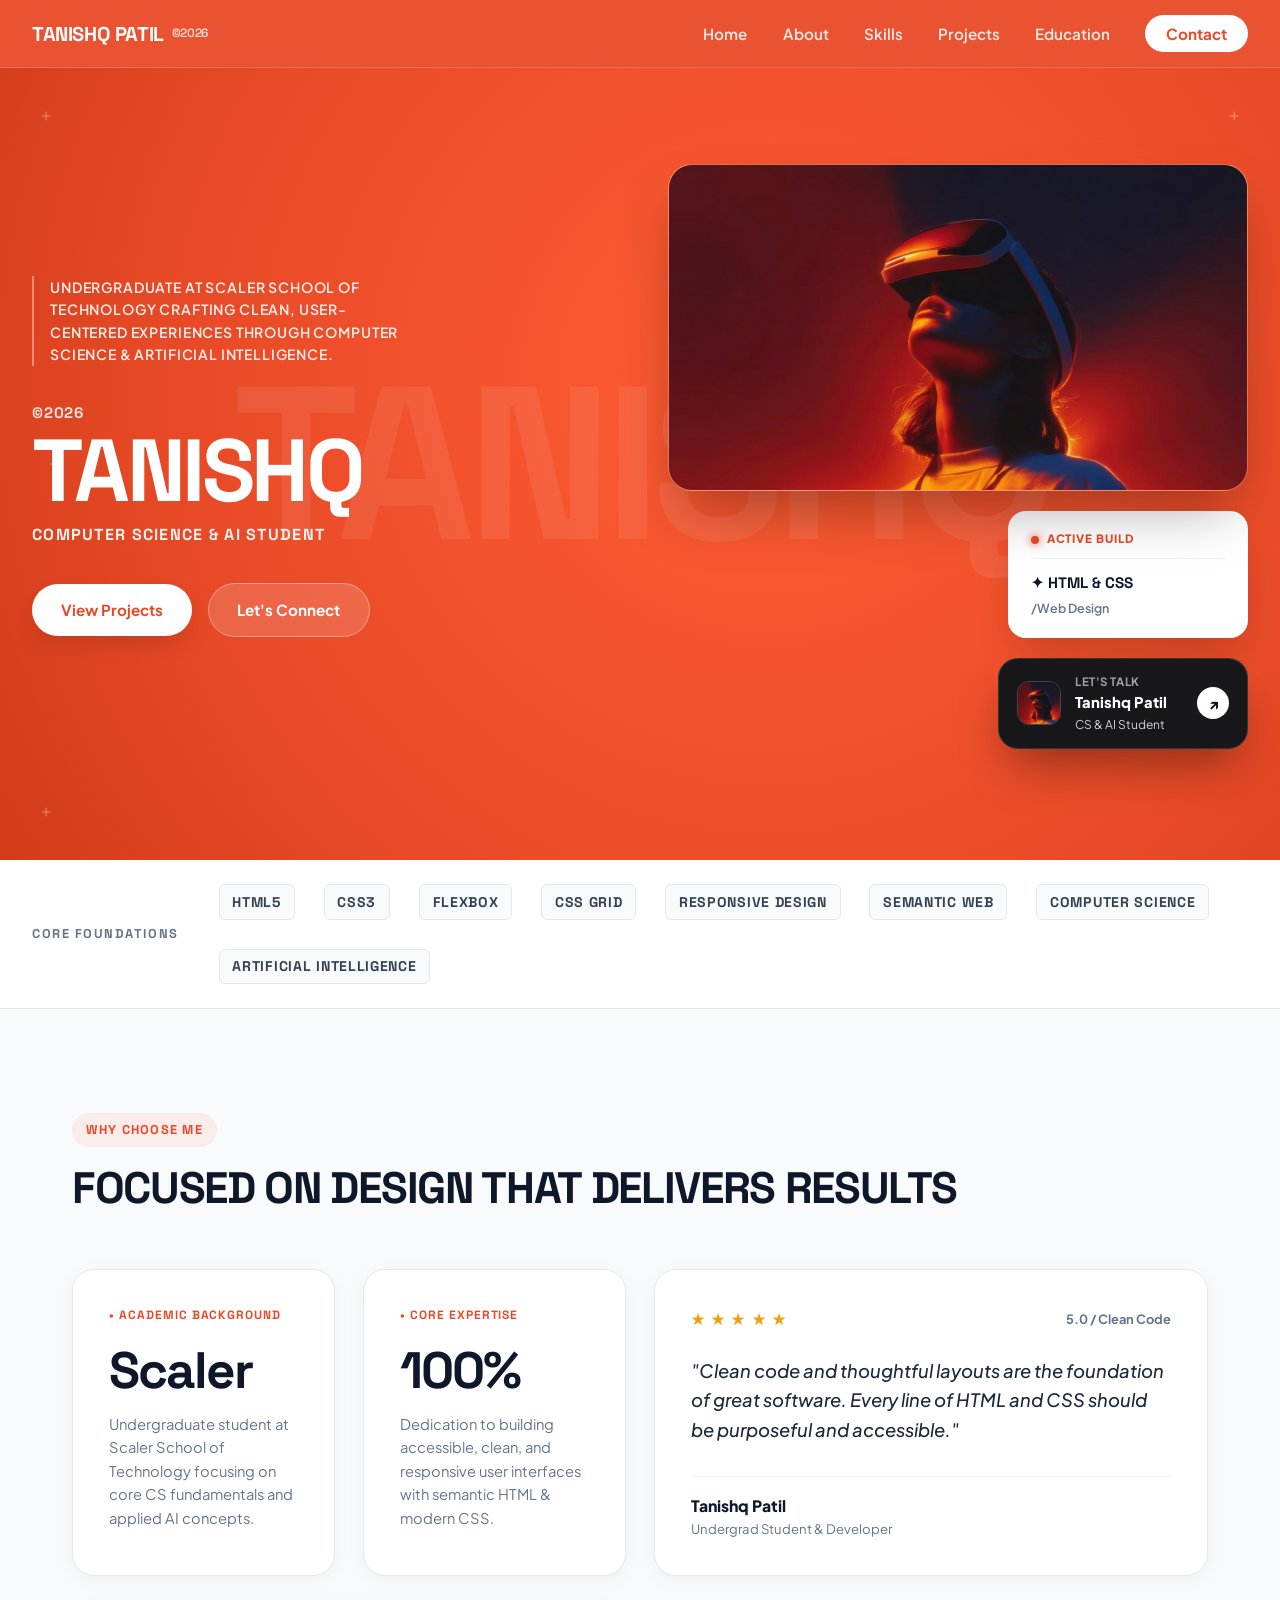
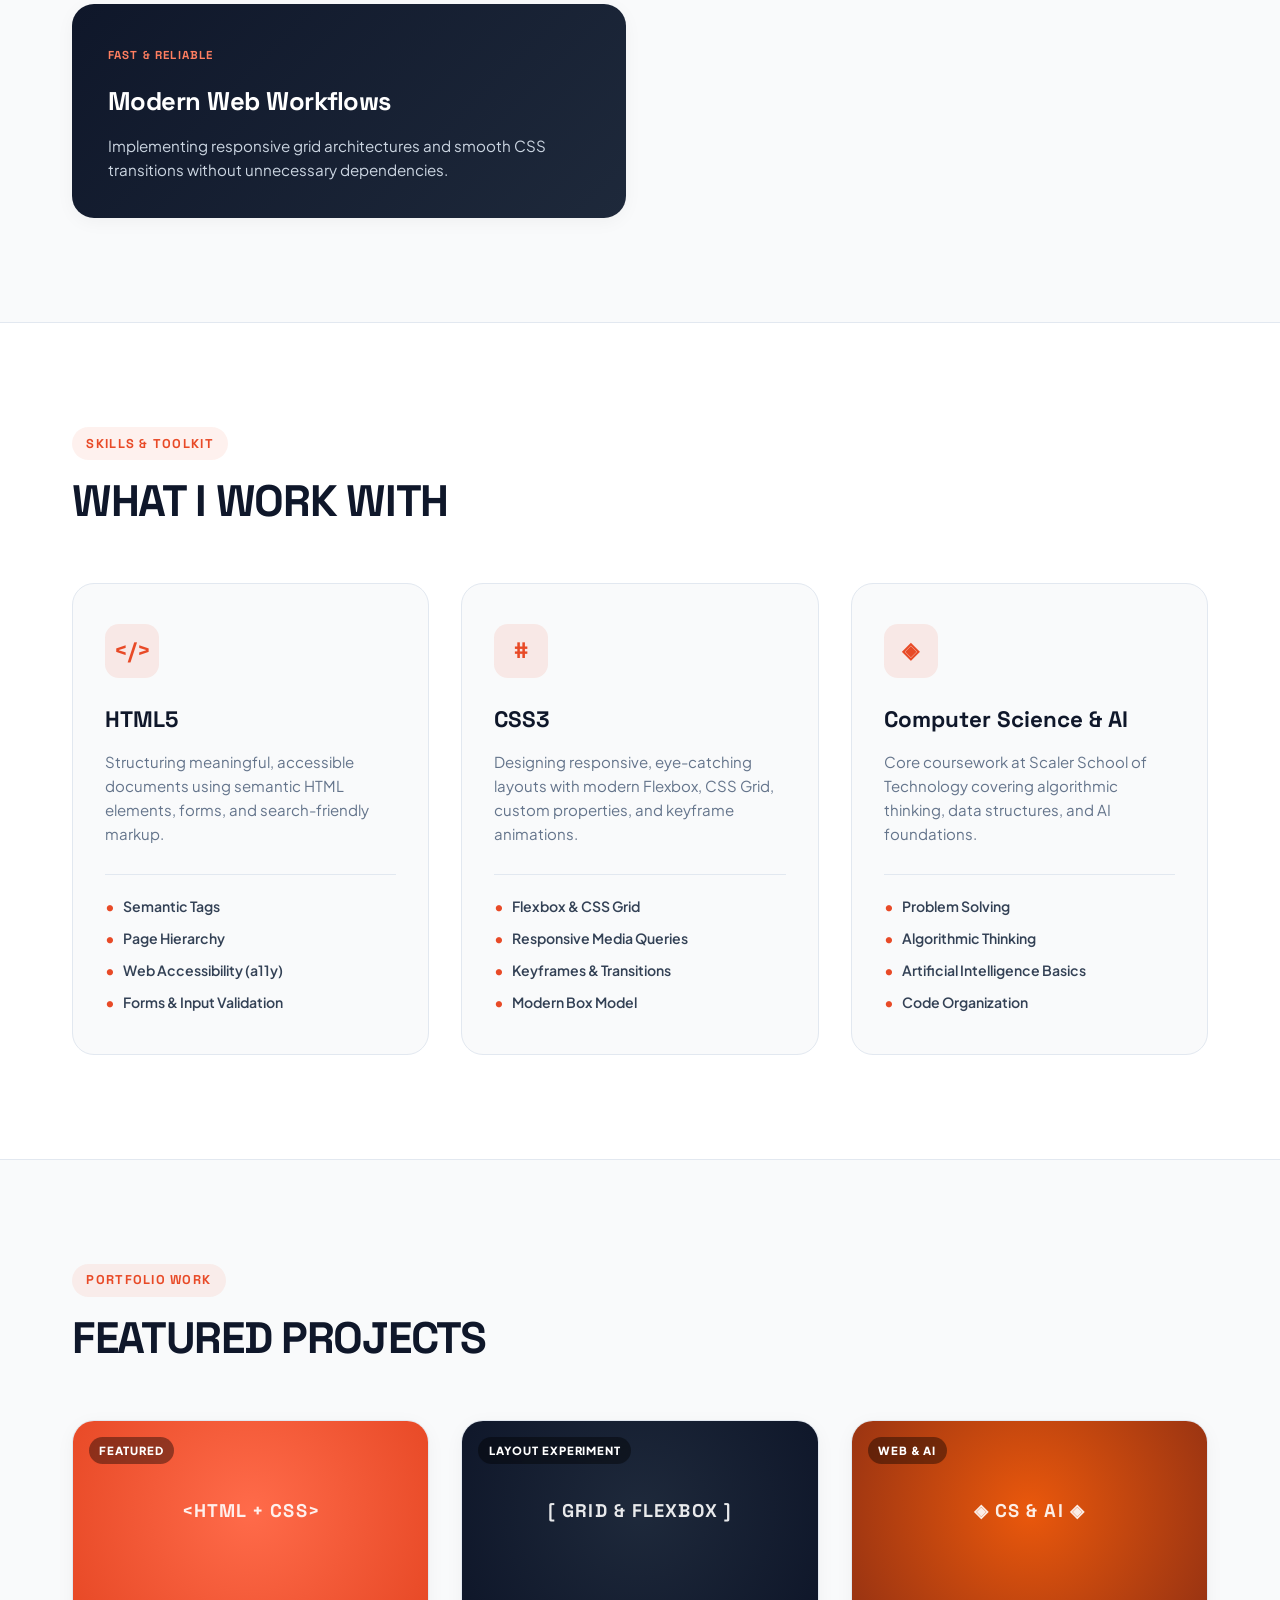
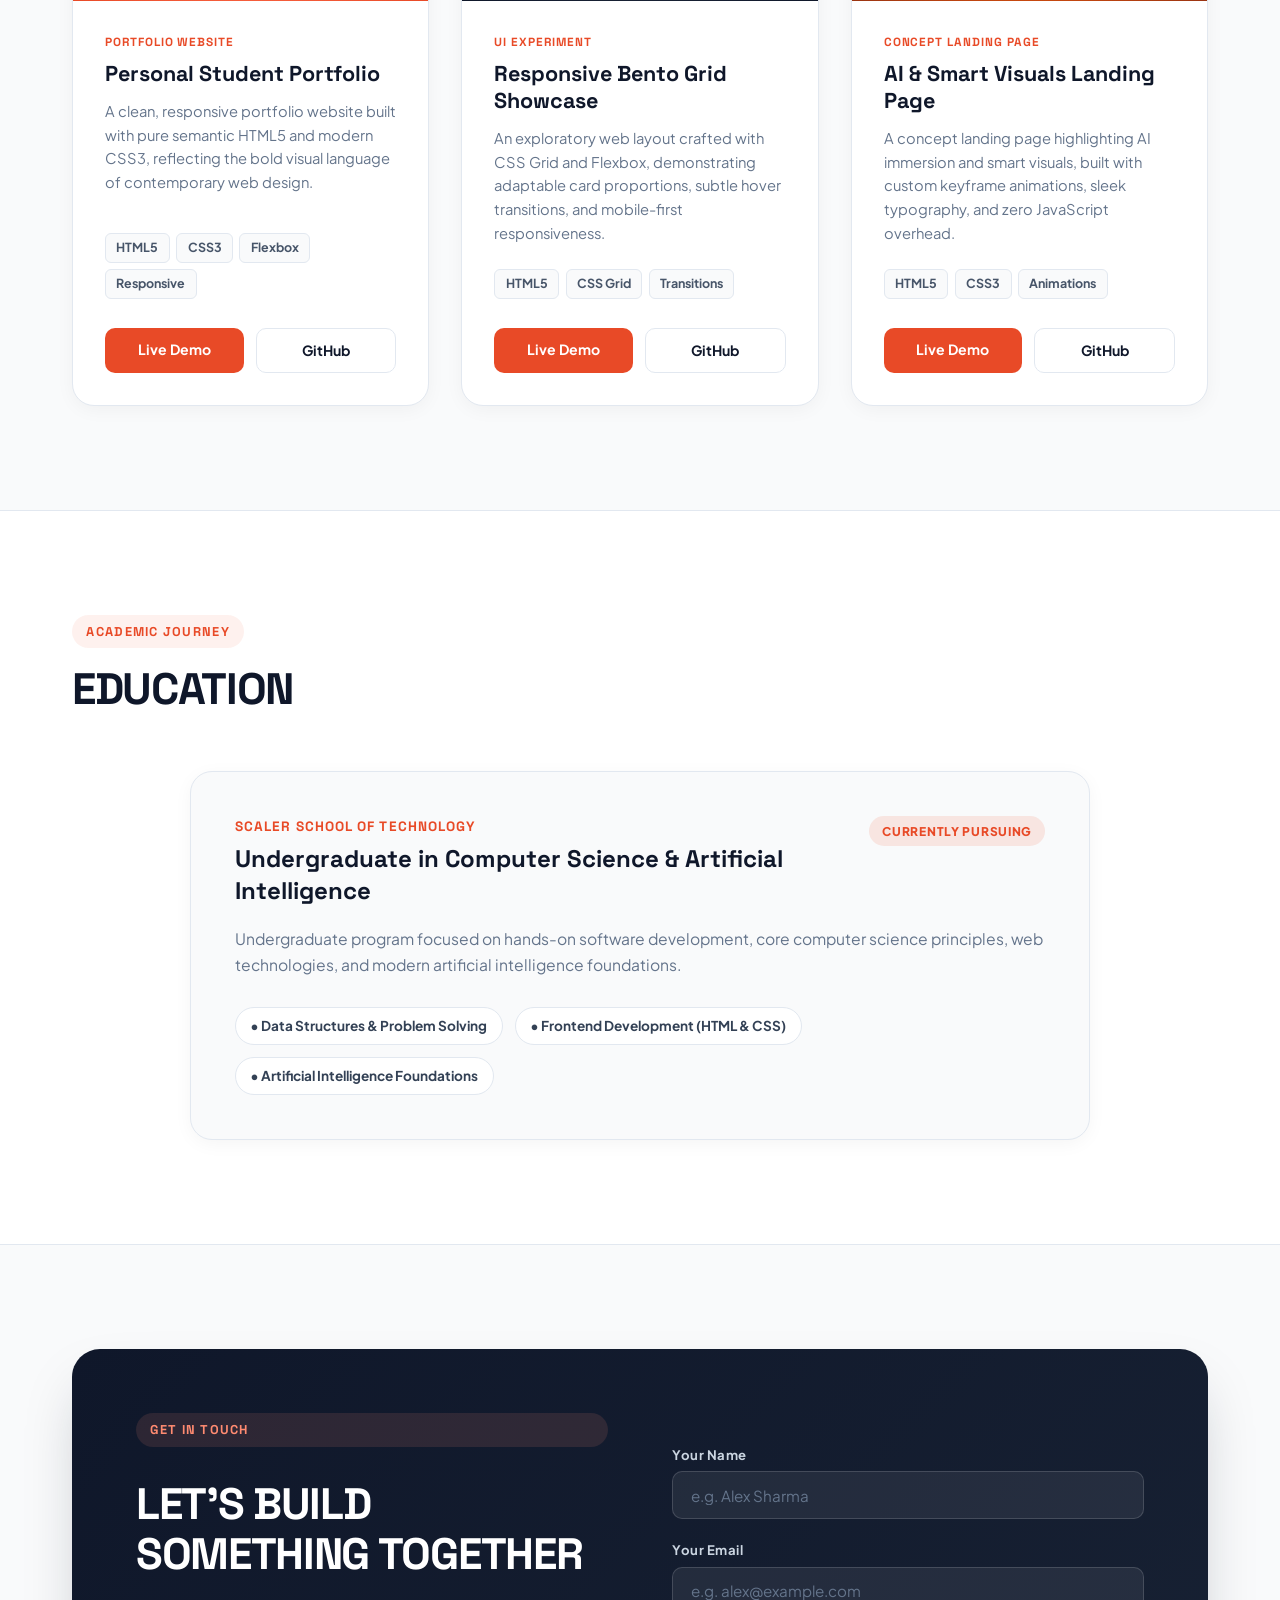
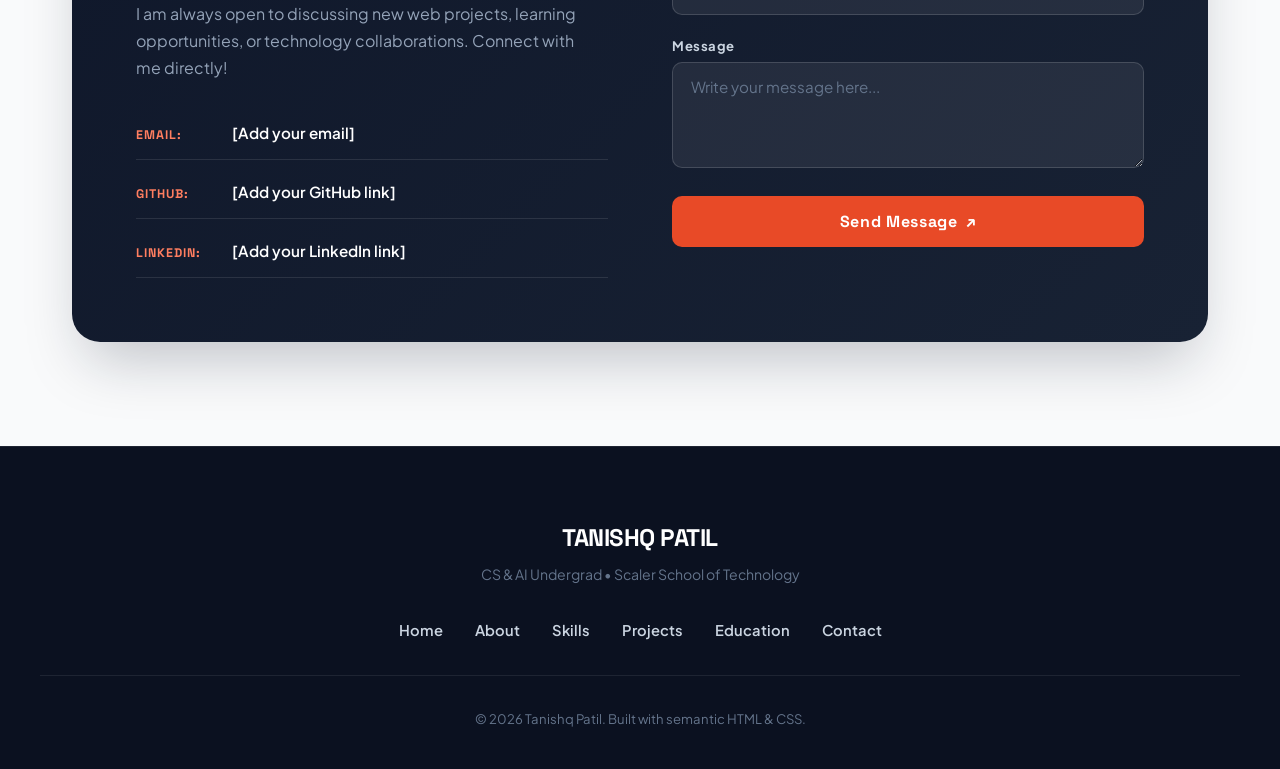
==== index.html @ 4515b890 "Add files via upload" ====
<!DOCTYPE html>
<html lang="en">
<head>
    <meta charset="UTF-8">
    <meta name="viewport" content="width=device-width, initial-scale=1.0">
    <title>Tanishq Patil — Portfolio | Computer Science & AI Student</title>
    <!-- Google Fonts for Bold Display & Clean Body Typography -->
    <link rel="preconnect" href="https://fonts.googleapis.com">
    <link rel="preconnect" href="https://fonts.gstatic.com" crossorigin>
    <link href="https://fonts.googleapis.com/css2?family=Plus+Jakarta+Sans:wght@300;400;500;600;700;800&family=Space+Grotesk:wght@500;700&display=swap" rel="stylesheet">
    <!-- Main Stylesheet -->
    <link rel="stylesheet" href="style.css">
</head>
<body>

    <!-- ========================================
         Navigation Bar
         ======================================== -->
    <header class="site-header">
        <nav class="navbar" aria-label="Main Navigation">
            <a href="#home" class="nav-brand">
                <span class="brand-text">TANISHQ PATIL</span>
                <span class="brand-badge">©2026</span>
            </a>

            <!-- Pure CSS Responsive Hamburger Toggle -->
            <input type="checkbox" id="nav-toggle" class="nav-toggle-input" aria-label="Toggle navigation menu">
            <label for="nav-toggle" class="nav-toggle-label" aria-label="Open menu">
                <span class="hamburger-bar"></span>
                <span class="hamburger-bar"></span>
            </label>

            <ul class="nav-menu">
                <li class="nav-item"><a href="#home" class="nav-link">Home</a></li>
                <li class="nav-item"><a href="#about" class="nav-link">About</a></li>
                <li class="nav-item"><a href="#skills" class="nav-link">Skills</a></li>
                <li class="nav-item"><a href="#projects" class="nav-link">Projects</a></li>
                <li class="nav-item"><a href="#education" class="nav-link">Education</a></li>
                <li class="nav-item"><a href="#contact" class="nav-link nav-link-cta">Contact</a></li>
            </ul>
        </nav>
    </header>

    <main>

        <!-- ========================================
             Hero Section
             ======================================== -->
        <section id="home" class="hero-section">
            <!-- Decorative Crosshair Grid Markers inspired by reference -->
            <div class="crosshair-marker crosshair-top-left" aria-hidden="true">+</div>
            <div class="crosshair-marker crosshair-top-right" aria-hidden="true">+</div>
            <div class="crosshair-marker crosshair-mid-left" aria-hidden="true">+</div>
            <div class="crosshair-marker crosshair-mid-right" aria-hidden="true">+</div>
            <div class="crosshair-marker crosshair-bottom-left" aria-hidden="true">+</div>

            <!-- Faint Large Background Typographic Watermark -->
            <div class="hero-watermark" aria-hidden="true">TANISHQ</div>

            <div class="hero-container">
                <!-- Left Column: Tagline & Giant Title -->
                <div class="hero-left-content">
                    <p class="hero-tagline">
                        UNDERGRADUATE AT SCALER SCHOOL OF TECHNOLOGY CRAFTING CLEAN, USER-CENTERED EXPERIENCES THROUGH COMPUTER SCIENCE &amp; ARTIFICIAL INTELLIGENCE.
                    </p>

                    <div class="hero-title-group">
                        <span class="hero-year-badge">©2026</span>
                        <h1 class="hero-main-title">TANISHQ</h1>
                        <p class="hero-subtitle">COMPUTER SCIENCE &amp; AI STUDENT</p>
                    </div>

                    <div class="hero-cta-group">
                        <a href="#projects" class="hero-btn hero-btn-primary">View Projects</a>
                        <a href="#contact" class="hero-btn hero-btn-secondary">Let's Connect</a>
                    </div>
                </div>

                <!-- Right Column: Picture at top right, followed downward by Active Build and Let's Talk -->
                <div class="hero-right-column">
                    <!-- Picture placed upper to active build card -->
                    <div class="hero-portrait-wrapper">
                        <div class="hero-portrait-glow" aria-hidden="true"></div>
                        <div class="hero-portrait-card">
                            <img src="profile.png" alt="Portrait photo of Tanishq Patil" class="hero-portrait-img">
                        </div>
                    </div>

                    <!-- Active Build Card -->
                    <div class="floating-badge-card floating-top-card">
                        <div class="floating-preview-box">
                            <span class="preview-dot"></span>
                            <span class="preview-label">ACTIVE BUILD</span>
                        </div>
                        <div class="floating-badge-meta">
                            <span class="badge-tag">✦ HTML &amp; CSS</span>
                            <span class="badge-category">/Web Design</span>
                        </div>
                    </div>

                    <!-- Let's Talk CTA Card -->
                    <a href="#contact" class="floating-talk-card">
                        <div class="talk-avatar-box">
                            <img src="profile.png" alt="Tanishq Patil avatar" class="talk-avatar-img">
                        </div>
                        <div class="talk-text-box">
                            <span class="talk-tagline">Let's Talk</span>
                            <span class="talk-name">Tanishq Patil</span>
                            <span class="talk-role">CS &amp; AI Student</span>
                        </div>
                        <div class="talk-arrow-btn" aria-hidden="true">↗</div>
                    </a>
                </div>
            </div>
        </section>

        <!-- ========================================
             Tech Stack & Marquee Strip
             ======================================== -->
        <section class="ticker-strip" aria-label="Core Foundations">
            <div class="ticker-container">
                <span class="ticker-title">CORE FOUNDATIONS</span>
                <div class="ticker-tags">
                    <span class="ticker-item">HTML5</span>
                    <span class="ticker-item">CSS3</span>
                    <span class="ticker-item">FLEXBOX</span>
                    <span class="ticker-item">CSS GRID</span>
                    <span class="ticker-item">RESPONSIVE DESIGN</span>
                    <span class="ticker-item">SEMANTIC WEB</span>
                    <span class="ticker-item">COMPUTER SCIENCE</span>
                    <span class="ticker-item">ARTIFICIAL INTELLIGENCE</span>
                </div>
            </div>
        </section>

        <!-- ========================================
             About Section (Bento Grid)
             ======================================== -->
        <section id="about" class="about-section">
            <div class="section-container">
                <div class="section-header">
                    <span class="section-badge">WHY CHOOSE ME</span>
                    <h2 class="section-title">FOCUSED ON DESIGN THAT DELIVERS RESULTS</h2>
                </div>

                <div class="bento-grid">
                    <!-- Stat Card 1 -->
                    <div class="bento-card bento-stat-card">
                        <span class="bento-label">• ACADEMIC BACKGROUND</span>
                        <div class="bento-stat-number">Scaler</div>
                        <p class="bento-stat-desc">
                            Undergraduate student at Scaler School of Technology focusing on core CS fundamentals and applied AI concepts.
                        </p>
                    </div>

                    <!-- Stat Card 2 -->
                    <div class="bento-card bento-stat-card">
                        <span class="bento-label">• CORE EXPERTISE</span>
                        <div class="bento-stat-number">100%</div>
                        <p class="bento-stat-desc">
                            Dedication to building accessible, clean, and responsive user interfaces with semantic HTML &amp; modern CSS.
                        </p>
                    </div>

                    <!-- Highlight Card 3 -->
                    <div class="bento-card bento-quote-card">
                        <div class="quote-header">
                            <span class="quote-star">★ ★ ★ ★ ★</span>
                            <span class="quote-tag">5.0 / Clean Code</span>
                        </div>
                        <blockquote class="quote-text">
                            "Clean code and thoughtful layouts are the foundation of great software. Every line of HTML and CSS should be purposeful and accessible."
                        </blockquote>
                        <div class="quote-author">
                            <span class="author-name">Tanishq Patil</span>
                            <span class="author-title">Undergrad Student &amp; Developer</span>
                        </div>
                    </div>

                    <!-- Highlight Card 4: Visual Aesthetic Card -->
                    <div class="bento-card bento-visual-card">
                        <div class="visual-glow-frame">
                            <div class="visual-tag-badge">FAST &amp; RELIABLE</div>
                            <h3 class="visual-title">Modern Web Workflows</h3>
                            <p class="visual-desc">
                                Implementing responsive grid architectures and smooth CSS transitions without unnecessary dependencies.
                            </p>
                        </div>
                    </div>
                </div>
            </div>
        </section>

        <!-- ========================================
             Skills Section
             ======================================== -->
        <section id="skills" class="skills-section">
            <div class="section-container">
                <div class="section-header">
                    <span class="section-badge">SKILLS &amp; TOOLKIT</span>
                    <h2 class="section-title">WHAT I WORK WITH</h2>
                </div>

                <div class="skills-grid">
                    <!-- Skill Card 1: HTML -->
                    <div class="skill-card">
                        <div class="skill-icon-box">
                            <span class="skill-icon">&lt;/&gt;</span>
                        </div>
                        <h3 class="skill-name">HTML5</h3>
                        <p class="skill-desc">
                            Structuring meaningful, accessible documents using semantic HTML elements, forms, and search-friendly markup.
                        </p>
                        <ul class="skill-topics">
                            <li>Semantic Tags</li>
                            <li>Page Hierarchy</li>
                            <li>Web Accessibility (a11y)</li>
                            <li>Forms &amp; Input Validation</li>
                        </ul>
                    </div>

                    <!-- Skill Card 2: CSS -->
                    <div class="skill-card">
                        <div class="skill-icon-box">
                            <span class="skill-icon">#</span>
                        </div>
                        <h3 class="skill-name">CSS3</h3>
                        <p class="skill-desc">
                            Designing responsive, eye-catching layouts with modern Flexbox, CSS Grid, custom properties, and keyframe animations.
                        </p>
                        <ul class="skill-topics">
                            <li>Flexbox &amp; CSS Grid</li>
                            <li>Responsive Media Queries</li>
                            <li>Keyframes &amp; Transitions</li>
                            <li>Modern Box Model</li>
                        </ul>
                    </div>

                    <!-- Skill Card 3: Computer Science & AI -->
                    <div class="skill-card">
                        <div class="skill-icon-box">
                            <span class="skill-icon">◈</span>
                        </div>
                        <h3 class="skill-name">Computer Science &amp; AI</h3>
                        <p class="skill-desc">
                            Core coursework at Scaler School of Technology covering algorithmic thinking, data structures, and AI foundations.
                        </p>
                        <ul class="skill-topics">
                            <li>Problem Solving</li>
                            <li>Algorithmic Thinking</li>
                            <li>Artificial Intelligence Basics</li>
                            <li>Code Organization</li>
                        </ul>
                    </div>
                </div>
            </div>
        </section>

        <!-- ========================================
             Projects Section
             ======================================== -->
        <section id="projects" class="projects-section">
            <div class="section-container">
                <div class="section-header">
                    <span class="section-badge">PORTFOLIO WORK</span>
                    <h2 class="section-title">FEATURED PROJECTS</h2>
                </div>

                <div class="projects-grid">
                    <!-- Project Card 1 -->
                    <article class="project-card">
                        <div class="project-thumbnail project-thumb-orange">
                            <div class="project-thumb-badge">FEATURED</div>
                            <div class="project-thumb-content">
                                <span class="thumb-decor">&lt;HTML + CSS&gt;</span>
                            </div>
                        </div>
                        <div class="project-body">
                            <span class="project-category">PORTFOLIO WEBSITE</span>
                            <h3 class="project-title">Personal Student Portfolio</h3>
                            <p class="project-description">
                                A clean, responsive portfolio website built with pure semantic HTML5 and modern CSS3, reflecting the bold visual language of contemporary web design.
                            </p>
                            <div class="project-tech-stack">
                                <span class="tech-pill">HTML5</span>
                                <span class="tech-pill">CSS3</span>
                                <span class="tech-pill">Flexbox</span>
                                <span class="tech-pill">Responsive</span>
                            </div>
                            <div class="project-actions">
                                <a href="[Add your Live Demo link]" class="project-btn project-btn-primary">Live Demo</a>
                                <a href="[Add your GitHub link]" class="project-btn project-btn-secondary">GitHub</a>
                            </div>
                        </div>
                    </article>

                    <!-- Project Card 2 -->
                    <article class="project-card">
                        <div class="project-thumbnail project-thumb-dark">
                            <div class="project-thumb-badge">LAYOUT EXPERIMENT</div>
                            <div class="project-thumb-content">
                                <span class="thumb-decor">[ GRID &amp; FLEXBOX ]</span>
                            </div>
                        </div>
                        <div class="project-body">
                            <span class="project-category">UI EXPERIMENT</span>
                            <h3 class="project-title">Responsive Bento Grid Showcase</h3>
                            <p class="project-description">
                                An exploratory web layout crafted with CSS Grid and Flexbox, demonstrating adaptable card proportions, subtle hover transitions, and mobile-first responsiveness.
                            </p>
                            <div class="project-tech-stack">
                                <span class="tech-pill">HTML5</span>
                                <span class="tech-pill">CSS Grid</span>
                                <span class="tech-pill">Transitions</span>
                            </div>
                            <div class="project-actions">
                                <a href="[Add your Live Demo link]" class="project-btn project-btn-primary">Live Demo</a>
                                <a href="[Add your GitHub link]" class="project-btn project-btn-secondary">GitHub</a>
                            </div>
                        </div>
                    </article>

                    <!-- Project Card 3 -->
                    <article class="project-card">
                        <div class="project-thumbnail project-thumb-warm">
                            <div class="project-thumb-badge">WEB &amp; AI</div>
                            <div class="project-thumb-content">
                                <span class="thumb-decor">◈ CS &amp; AI ◈</span>
                            </div>
                        </div>
                        <div class="project-body">
                            <span class="project-category">CONCEPT LANDING PAGE</span>
                            <h3 class="project-title">AI &amp; Smart Visuals Landing Page</h3>
                            <p class="project-description">
                                A concept landing page highlighting AI immersion and smart visuals, built with custom keyframe animations, sleek typography, and zero JavaScript overhead.
                            </p>
                            <div class="project-tech-stack">
                                <span class="tech-pill">HTML5</span>
                                <span class="tech-pill">CSS3</span>
                                <span class="tech-pill">Animations</span>
                            </div>
                            <div class="project-actions">
                                <a href="[Add your Live Demo link]" class="project-btn project-btn-primary">Live Demo</a>
                                <a href="[Add your GitHub link]" class="project-btn project-btn-secondary">GitHub</a>
                            </div>
                        </div>
                    </article>
                </div>
            </div>
        </section>

        <!-- ========================================
             Education Section
             ======================================== -->
        <section id="education" class="education-section">
            <div class="section-container">
                <div class="section-header">
                    <span class="section-badge">ACADEMIC JOURNEY</span>
                    <h2 class="section-title">EDUCATION</h2>
                </div>

                <div class="education-card-wrapper">
                    <div class="education-card">
                        <div class="education-header">
                            <div>
                                <span class="education-institution">SCALER SCHOOL OF TECHNOLOGY</span>
                                <h3 class="education-degree">Undergraduate in Computer Science &amp; Artificial Intelligence</h3>
                            </div>
                            <span class="education-status-badge">CURRENTLY PURSUING</span>
                        </div>
                        <p class="education-details">
                            Undergraduate program focused on hands-on software development, core computer science principles, web technologies, and modern artificial intelligence foundations.
                        </p>
                        <div class="education-highlights">
                            <span class="highlight-pill">• Data Structures &amp; Problem Solving</span>
                            <span class="highlight-pill">• Frontend Development (HTML &amp; CSS)</span>
                            <span class="highlight-pill">• Artificial Intelligence Foundations</span>
                        </div>
                    </div>
                </div>
            </div>
        </section>

        <!-- ========================================
             Contact Section
             ======================================== -->
        <section id="contact" class="contact-section">
            <div class="section-container">
                <div class="contact-card-main">
                    <div class="contact-info-col">
                        <span class="section-badge section-badge-light">GET IN TOUCH</span>
                        <h2 class="contact-title">LET'S BUILD SOMETHING TOGETHER</h2>
                        <p class="contact-description">
                            I am always open to discussing new web projects, learning opportunities, or technology collaborations. Connect with me directly!
                        </p>

                        <div class="contact-links-list">
                            <div class="contact-link-item">
                                <span class="link-label">EMAIL:</span>
                                <a href="mailto:[Add your email]" class="link-value">[Add your email]</a>
                            </div>
                            <div class="contact-link-item">
                                <span class="link-label">GITHUB:</span>
                                <a href="[Add your GitHub link]" class="link-value" target="_blank" rel="noopener noreferrer">[Add your GitHub link]</a>
                            </div>
                            <div class="contact-link-item">
                                <span class="link-label">LINKEDIN:</span>
                                <a href="[Add your LinkedIn link]" class="link-value" target="_blank" rel="noopener noreferrer">[Add your LinkedIn link]</a>
                            </div>
                        </div>
                    </div>

                    <!-- Pure HTML5 Contact Form (No JavaScript) -->
                    <div class="contact-form-col">
                        <form action="mailto:[Add your email]" method="POST" enctype="text/plain" class="contact-form">
                            <div class="form-group">
                                <label for="contact-name" class="form-label">Your Name</label>
                                <input type="text" id="contact-name" name="name" class="form-input" placeholder="e.g. Alex Sharma" required>
                            </div>

                            <div class="form-group">
                                <label for="contact-email" class="form-label">Your Email</label>
                                <input type="email" id="contact-email" name="email" class="form-input" placeholder="e.g. alex@example.com" required>
                            </div>

                            <div class="form-group">
                                <label for="contact-message" class="form-label">Message</label>
                                <textarea id="contact-message" name="message" rows="4" class="form-textarea" placeholder="Write your message here..." required></textarea>
                            </div>

                            <button type="submit" class="form-submit-btn">
                                Send Message <span>↗</span>
                            </button>
                        </form>
                    </div>
                </div>
            </div>
        </section>

    </main>

    <!-- ========================================
         Footer
         ======================================== -->
    <footer class="site-footer">
        <div class="footer-container">
            <div class="footer-brand">
                <span class="footer-name">TANISHQ PATIL</span>
                <span class="footer-sub">CS &amp; AI Undergrad • Scaler School of Technology</span>
            </div>

            <ul class="footer-nav">
                <li><a href="#home">Home</a></li>
                <li><a href="#about">About</a></li>
                <li><a href="#skills">Skills</a></li>
                <li><a href="#projects">Projects</a></li>
                <li><a href="#education">Education</a></li>
                <li><a href="#contact">Contact</a></li>
            </ul>

            <div class="footer-bottom">
                <p>© 2026 Tanishq Patil. Built with semantic HTML &amp; CSS.</p>
            </div>
        </div>
    </footer>

</body>
</html>
---- style.css ----
@import "tailwindcss";

/* ==========================================================================
   UNIVERSAL STUDENT PORTFOLIO — TANISHQ PATIL
   Technologies: HTML5, CSS3, Tailwind CSS (Zero JavaScript)
   Visual Language: Bold Vermilion / Orange Editorial, Bento Grids & Refined Cards
   ========================================================================== */

/* ========================================
   Base Styles
   ======================================== */
:root {
    --color-primary: #e84a27;
    --color-primary-dark: #cc3917;
    --color-primary-light: #f36443;
    --color-bg-hero: #e84a27;
    --color-bg-light: #f9fafb;
    --color-bg-card: #ffffff;
    --color-dark: #0f172a;
    --color-dark-surface: #18181b;
    --color-text-main: #0f172a;
    --color-text-muted: #64748b;
    --color-text-light: #ffffff;
    --color-border: #e2e8f0;
    --font-heading: 'Space Grotesk', -apple-system, BlinkMacSystemFont, sans-serif;
    --font-body: 'Plus Jakarta Sans', -apple-system, BlinkMacSystemFont, sans-serif;
    --transition-smooth: all 0.3s cubic-bezier(0.16, 1, 0.3, 1);
    --radius-card: 22px;
    --radius-sm: 10px;
    --shadow-subtle: 0 4px 20px -2px rgba(0, 0, 0, 0.05);
    --shadow-elevated: 0 20px 40px -15px rgba(232, 74, 39, 0.18);
    --shadow-card-hover: 0 25px 45px -12px rgba(15, 23, 42, 0.12);
}

/* Reset and smooth scroll setup */
*, *::before, *::after {
    box-sizing: border-box;
    margin: 0;
    padding: 0;
}

html {
    scroll-behavior: smooth;
    font-size: 16px;
}

body {
    font-family: var(--font-body);
    color: var(--color-text-main);
    background-color: var(--color-bg-light);
    line-height: 1.6;
    overflow-x: hidden;
    -webkit-font-smoothing: antialiased;
}

img {
    max-width: 100%;
    display: block;
}

a {
    text-decoration: none;
    color: inherit;
    transition: var(--transition-smooth);
}

ul {
    list-style: none;
}

/* Global container helper */
.section-container {
    max-width: 1200px;
    margin: 0 auto;
    padding: 0 2rem;
}

/* Section Header Typography */
.section-header {
    text-align: left;
    margin-bottom: 3.5rem;
}

.section-badge {
    display: inline-flex;
    align-items: center;
    gap: 0.5rem;
    font-family: var(--font-heading);
    font-size: 0.8rem;
    font-weight: 700;
    letter-spacing: 0.1em;
    text-transform: uppercase;
    color: var(--color-primary);
    background-color: rgba(232, 74, 39, 0.08);
    padding: 0.4rem 0.9rem;
    border-radius: 999px;
    margin-bottom: 1rem;
}

.section-badge-light {
    color: #ff8b71;
    background-color: rgba(255, 139, 113, 0.12);
}

.section-title {
    font-family: var(--font-heading);
    font-size: clamp(2rem, 3.5vw, 2.75rem);
    font-weight: 800;
    line-height: 1.15;
    letter-spacing: -0.03em;
    color: var(--color-dark);
    text-transform: uppercase;
}

/* ========================================
   Navigation
   ======================================== */
.site-header {
    position: sticky;
    top: 0;
    z-index: 100;
    background-color: rgba(232, 74, 39, 0.95);
    backdrop-filter: blur(12px);
    -webkit-backdrop-filter: blur(12px);
    border-bottom: 1px solid rgba(255, 255, 255, 0.15);
    transition: var(--transition-smooth);
}

.navbar {
    max-width: 1300px;
    margin: 0 auto;
    padding: 1.1rem 2rem;
    display: flex;
    justify-content: space-between;
    align-items: center;
    position: relative;
}

.nav-brand {
    display: flex;
    align-items: center;
    gap: 0.5rem;
    color: var(--color-text-light);
    font-family: var(--font-heading);
    font-weight: 800;
    font-size: 1.25rem;
    letter-spacing: -0.02em;
}

.brand-badge {
    font-size: 0.75rem;
    opacity: 0.8;
    font-weight: 600;
}

.nav-menu {
    display: flex;
    align-items: center;
    gap: 2.2rem;
}

.nav-link {
    color: rgba(255, 255, 255, 0.88);
    font-size: 0.95rem;
    font-weight: 600;
    position: relative;
    padding: 0.3rem 0;
}

.nav-link::after {
    content: '';
    position: absolute;
    bottom: 0;
    left: 0;
    width: 0;
    height: 2px;
    background-color: #ffffff;
    transition: width 0.25s ease;
}

.nav-link:hover {
    color: #ffffff;
}

.nav-link:hover::after {
    width: 100%;
}

.nav-link-cta {
    background-color: #ffffff;
    color: var(--color-primary);
    padding: 0.55rem 1.3rem;
    border-radius: 999px;
    font-weight: 700;
}

.nav-link-cta::after {
    display: none;
}

.nav-link-cta:hover {
    background-color: var(--color-dark);
    color: #ffffff;
    transform: translateY(-2px);
}

/* CSS-Only Mobile Toggle Input */
.nav-toggle-input {
    display: none;
}

.nav-toggle-label {
    display: none;
    flex-direction: column;
    gap: 6px;
    cursor: pointer;
    padding: 6px;
}

.hamburger-bar {
    width: 24px;
    height: 2px;
    background-color: #ffffff;
    transition: var(--transition-smooth);
}

/* ========================================
   Hero Section
   ======================================== */
.hero-section {
    position: relative;
    background: radial-gradient(circle at 60% 40%, #ff5c33 0%, #e84a27 65%, #d13c19 100%);
    color: var(--color-text-light);
    padding: 4.5rem 2rem 5.5rem;
    overflow: hidden;
    min-height: 88vh;
    display: flex;
    align-items: center;
}

/* Crosshair Markers inspired by reference mockup */
.crosshair-marker {
    position: absolute;
    font-family: var(--font-heading);
    font-size: 1.25rem;
    font-weight: 300;
    color: rgba(255, 255, 255, 0.35);
    user-select: none;
    pointer-events: none;
    z-index: 2;
}

.crosshair-top-left { top: 2rem; left: 2.5rem; }
.crosshair-top-right { top: 2rem; right: 2.5rem; }
.crosshair-mid-left { top: 48%; left: 3rem; }
.crosshair-mid-right { top: 48%; right: 3rem; }
.crosshair-bottom-left { bottom: 2rem; left: 2.5rem; }

/* Giant Faint Background Typographic Watermark */
.hero-watermark {
    position: absolute;
    top: 50%;
    left: 50%;
    transform: translate(-50%, -50%);
    font-family: var(--font-heading);
    font-size: clamp(6rem, 17vw, 16rem);
    font-weight: 900;
    letter-spacing: -0.04em;
    color: rgba(255, 255, 255, 0.08);
    text-transform: uppercase;
    user-select: none;
    pointer-events: none;
    white-space: nowrap;
    z-index: 1;
}

.hero-container {
    max-width: 1300px;
    margin: 0 auto;
    width: 100%;
    display: grid;
    grid-template-columns: 1fr 1.05fr;
    gap: 3.5rem;
    align-items: center;
    position: relative;
    z-index: 10;
}

/* Left Hero Column */
.hero-left-content {
    display: flex;
    flex-direction: column;
    gap: 2.2rem;
    z-index: 12;
}

.hero-tagline {
    font-size: 0.88rem;
    font-weight: 600;
    letter-spacing: 0.06em;
    line-height: 1.6;
    text-transform: uppercase;
    color: rgba(255, 255, 255, 0.9);
    max-width: 380px;
    border-left: 2px solid rgba(255, 255, 255, 0.4);
    padding-left: 1rem;
}

.hero-title-group {
    display: flex;
    flex-direction: column;
}

.hero-year-badge {
    font-family: var(--font-heading);
    font-size: 0.95rem;
    font-weight: 700;
    letter-spacing: 0.05em;
    color: rgba(255, 255, 255, 0.85);
    margin-bottom: 0.25rem;
}

.hero-main-title {
    font-family: var(--font-heading);
    font-size: clamp(3.2rem, 7vw, 5.5rem);
    font-weight: 800;
    line-height: 0.95;
    letter-spacing: -0.04em;
    color: #ffffff;
    text-transform: uppercase;
}

.hero-subtitle {
    font-family: var(--font-heading);
    font-size: 1rem;
    font-weight: 700;
    letter-spacing: 0.08em;
    color: rgba(255, 255, 255, 0.92);
    margin-top: 0.6rem;
    text-transform: uppercase;
}

.hero-cta-group {
    display: flex;
    gap: 1rem;
    align-items: center;
}

.hero-btn {
    padding: 0.85rem 1.8rem;
    border-radius: 999px;
    font-weight: 700;
    font-size: 0.95rem;
    transition: var(--transition-smooth);
    display: inline-flex;
    align-items: center;
    justify-content: center;
}

.hero-btn-primary {
    background-color: #ffffff;
    color: var(--color-primary);
    box-shadow: 0 10px 25px -5px rgba(0, 0, 0, 0.15);
}

.hero-btn-primary:hover {
    background-color: var(--color-dark);
    color: #ffffff;
    transform: translateY(-3px);
    box-shadow: 0 15px 30px -8px rgba(0, 0, 0, 0.25);
}

.hero-btn-secondary {
    background-color: rgba(255, 255, 255, 0.15);
    color: #ffffff;
    border: 1px solid rgba(255, 255, 255, 0.35);
    backdrop-filter: blur(8px);
}

.hero-btn-secondary:hover {
    background-color: rgba(255, 255, 255, 0.3);
    transform: translateY(-3px);
}

/* Right Hero Column: Picture at top, followed downward by Active Build and Let's Talk */
.hero-right-column {
    display: flex;
    flex-direction: column;
    align-items: flex-end;
    gap: 1.25rem;
    z-index: 12;
    width: 100%;
}

.hero-portrait-wrapper {
    position: relative;
    display: flex;
    justify-content: flex-end;
    align-items: center;
    z-index: 11;
    width: 100%;
}

.hero-portrait-glow {
    position: absolute;
    width: 320px;
    height: 320px;
    background: radial-gradient(circle, rgba(255, 255, 255, 0.25) 0%, rgba(232, 74, 39, 0) 70%);
    border-radius: 50%;
    filter: blur(40px);
    pointer-events: none;
}

.hero-portrait-card {
    position: relative;
    width: 100%;
    max-width: 580px;
    border-radius: 24px;
    overflow: hidden;
    box-shadow: 0 30px 60px -15px rgba(0, 0, 0, 0.35);
    border: 1px solid rgba(255, 255, 255, 0.25);
    background: linear-gradient(180deg, rgba(255, 255, 255, 0.1) 0%, rgba(0, 0, 0, 0.2) 100%);
    transition: var(--transition-smooth);
}

.hero-portrait-card:hover {
    transform: translateY(-4px);
    box-shadow: 0 40px 70px -15px rgba(0, 0, 0, 0.45);
}

.hero-portrait-img {
    width: 100%;
    height: auto;
    aspect-ratio: 16 / 9;
    object-fit: cover;
    display: block;
    transition: transform 0.6s cubic-bezier(0.16, 1, 0.3, 1);
}

.hero-portrait-card:hover .hero-portrait-img {
    transform: scale(1.02);
}

/* Floating Card 1: Active Build Badge */
.floating-badge-card {
    background-color: #ffffff;
    color: var(--color-dark);
    padding: 1.15rem 1.35rem;
    border-radius: 18px;
    box-shadow: 0 20px 40px -10px rgba(0, 0, 0, 0.2);
    width: 240px;
    transition: var(--transition-smooth);
    border: 1px solid rgba(255, 255, 255, 0.8);
    margin: 0;
}

.floating-badge-card:hover {
    transform: translateY(-4px) scale(1.02);
}

.floating-preview-box {
    display: flex;
    align-items: center;
    gap: 0.5rem;
    margin-bottom: 0.75rem;
    padding-bottom: 0.6rem;
    border-bottom: 1px solid #f1f5f9;
}

.preview-dot {
    width: 8px;
    height: 8px;
    background-color: var(--color-primary);
    border-radius: 50%;
    display: inline-block;
    box-shadow: 0 0 8px var(--color-primary);
}

.preview-label {
    font-size: 0.72rem;
    font-weight: 800;
    letter-spacing: 0.08em;
    color: var(--color-primary);
}

.floating-badge-meta {
    display: flex;
    flex-direction: column;
    gap: 0.2rem;
}

.badge-tag {
    font-family: var(--font-heading);
    font-size: 0.95rem;
    font-weight: 800;
    color: var(--color-dark);
}

.badge-category {
    font-size: 0.78rem;
    color: var(--color-text-muted);
    font-weight: 600;
}

/* Floating Card 2: Bottom Let's Talk Pill */
.floating-talk-card {
    background-color: var(--color-dark-surface);
    color: #ffffff;
    padding: 0.85rem 1.1rem;
    border-radius: 20px;
    box-shadow: 0 25px 50px -12px rgba(0, 0, 0, 0.4);
    display: flex;
    align-items: center;
    gap: 0.9rem;
    width: 250px;
    border: 1px solid rgba(255, 255, 255, 0.12);
    transition: var(--transition-smooth);
    cursor: pointer;
}

.floating-talk-card:hover {
    transform: translateY(-6px) scale(1.03);
    background-color: #000000;
    border-color: rgba(255, 255, 255, 0.3);
}

.talk-avatar-box {
    width: 44px;
    height: 44px;
    border-radius: 12px;
    overflow: hidden;
    flex-shrink: 0;
    border: 1px solid rgba(255, 255, 255, 0.2);
}

.talk-avatar-img {
    width: 100%;
    height: 100%;
    object-fit: cover;
}

.talk-text-box {
    display: flex;
    flex-direction: column;
    flex-grow: 1;
}

.talk-tagline {
    font-size: 0.72rem;
    font-weight: 700;
    color: rgba(255, 255, 255, 0.6);
    text-transform: uppercase;
    letter-spacing: 0.05em;
}

.talk-name {
    font-size: 0.92rem;
    font-weight: 800;
    color: #ffffff;
}

.talk-role {
    font-size: 0.75rem;
    color: #cbd5e1;
}

.talk-arrow-btn {
    width: 32px;
    height: 32px;
    border-radius: 50%;
    background-color: #ffffff;
    color: var(--color-dark);
    display: flex;
    align-items: center;
    justify-content: center;
    font-weight: 800;
    font-size: 0.95rem;
    flex-shrink: 0;
    transition: var(--transition-smooth);
}

.floating-talk-card:hover .talk-arrow-btn {
    background-color: var(--color-primary);
    color: #ffffff;
    transform: rotate(45deg);
}

/* ========================================
   Tech Stack Ticker Strip
   ======================================== */
.ticker-strip {
    background-color: #ffffff;
    border-bottom: 1px solid var(--color-border);
    padding: 1.5rem 2rem;
    overflow: hidden;
}

.ticker-container {
    max-width: 1300px;
    margin: 0 auto;
    display: flex;
    align-items: center;
    gap: 2.5rem;
}

.ticker-title {
    font-family: var(--font-heading);
    font-size: 0.8rem;
    font-weight: 800;
    letter-spacing: 0.12em;
    color: var(--color-text-muted);
    text-transform: uppercase;
    white-space: nowrap;
}

.ticker-tags {
    display: flex;
    align-items: center;
    gap: 1.8rem;
    flex-wrap: wrap;
}

.ticker-item {
    font-family: var(--font-heading);
    font-size: 0.88rem;
    font-weight: 700;
    color: #334155;
    letter-spacing: 0.05em;
    padding: 0.35rem 0.8rem;
    border-radius: 6px;
    background-color: var(--color-bg-light);
    border: 1px solid #e2e8f0;
    transition: var(--transition-smooth);
}

.ticker-item:hover {
    color: var(--color-primary);
    border-color: var(--color-primary);
    background-color: rgba(232, 74, 39, 0.05);
}

/* ========================================
   About Section
   ======================================== */
.about-section {
    padding: 6.5rem 0;
    background-color: var(--color-bg-light);
}

.bento-grid {
    display: grid;
    grid-template-columns: repeat(12, 1fr);
    gap: 1.75rem;
}

.bento-card {
    background-color: var(--color-bg-card);
    border-radius: var(--radius-card);
    padding: 2.25rem;
    border: 1px solid var(--color-border);
    box-shadow: var(--shadow-subtle);
    transition: var(--transition-smooth);
    display: flex;
    flex-direction: column;
}

.bento-card:hover {
    transform: translateY(-6px);
    box-shadow: var(--shadow-card-hover);
    border-color: #cbd5e1;
}

/* Stat Cards */
.bento-stat-card {
    grid-column: span 3;
}

.bento-label {
    font-family: var(--font-heading);
    font-size: 0.75rem;
    font-weight: 700;
    letter-spacing: 0.08em;
    color: var(--color-primary);
    margin-bottom: 1.25rem;
}

.bento-stat-number {
    font-family: var(--font-heading);
    font-size: clamp(2.4rem, 4vw, 3.2rem);
    font-weight: 800;
    line-height: 1;
    color: var(--color-dark);
    margin-bottom: 1rem;
    letter-spacing: -0.04em;
}

.bento-stat-desc {
    font-size: 0.92rem;
    color: var(--color-text-muted);
    line-height: 1.6;
}

/* Quote Card */
.bento-quote-card {
    grid-column: span 6;
    justify-content: space-between;
}

.quote-header {
    display: flex;
    justify-content: space-between;
    align-items: center;
    margin-bottom: 1.5rem;
}

.quote-star {
    color: #f59e0b;
    font-size: 1rem;
    letter-spacing: 0.1em;
}

.quote-tag {
    font-size: 0.8rem;
    font-weight: 700;
    color: var(--color-text-muted);
}

.quote-text {
    font-size: 1.15rem;
    font-weight: 500;
    line-height: 1.6;
    color: #1e293b;
    margin-bottom: 2rem;
    font-style: italic;
}

.quote-author {
    display: flex;
    flex-direction: column;
    padding-top: 1rem;
    border-top: 1px solid #f1f5f9;
}

.author-name {
    font-weight: 800;
    font-size: 0.98rem;
    color: var(--color-dark);
}

.author-title {
    font-size: 0.82rem;
    color: var(--color-text-muted);
}

/* Visual Highlight Card */
.bento-visual-card {
    grid-column: span 6;
    background: linear-gradient(135deg, #0f172a 0%, #1e293b 100%);
    color: #ffffff;
    border: none;
    position: relative;
    overflow: hidden;
}

.visual-glow-frame {
    position: relative;
    z-index: 2;
}

.visual-tag-badge {
    display: inline-block;
    font-family: var(--font-heading);
    font-size: 0.72rem;
    font-weight: 800;
    letter-spacing: 0.1em;
    color: #ff7e60;
    margin-bottom: 1rem;
}

.visual-title {
    font-family: var(--font-heading);
    font-size: 1.6rem;
    font-weight: 800;
    margin-bottom: 0.75rem;
    letter-spacing: -0.02em;
}

.visual-desc {
    font-size: 0.95rem;
    color: #cbd5e1;
    line-height: 1.6;
    max-width: 480px;
}

/* ========================================
   Skills
   ======================================== */
.skills-section {
    padding: 6.5rem 0;
    background-color: #ffffff;
    border-top: 1px solid var(--color-border);
}

.skills-grid {
    display: grid;
    grid-template-columns: repeat(3, 1fr);
    gap: 2rem;
}

.skill-card {
    background-color: var(--color-bg-light);
    border-radius: var(--radius-card);
    padding: 2.5rem 2rem;
    border: 1px solid var(--color-border);
    transition: var(--transition-smooth);
    display: flex;
    flex-direction: column;
}

.skill-card:hover {
    transform: translateY(-8px);
    box-shadow: var(--shadow-card-hover);
    border-color: var(--color-primary);
    background-color: #ffffff;
}

.skill-icon-box {
    width: 54px;
    height: 54px;
    border-radius: 14px;
    background-color: rgba(232, 74, 39, 0.1);
    color: var(--color-primary);
    display: flex;
    align-items: center;
    justify-content: center;
    font-family: var(--font-heading);
    font-size: 1.4rem;
    font-weight: 800;
    margin-bottom: 1.5rem;
    transition: var(--transition-smooth);
}

.skill-card:hover .skill-icon-box {
    background-color: var(--color-primary);
    color: #ffffff;
    transform: scale(1.08);
}

.skill-name {
    font-family: var(--font-heading);
    font-size: 1.4rem;
    font-weight: 800;
    margin-bottom: 0.75rem;
    color: var(--color-dark);
}

.skill-desc {
    font-size: 0.94rem;
    color: var(--color-text-muted);
    line-height: 1.6;
    margin-bottom: 1.75rem;
}

.skill-topics {
    display: flex;
    flex-direction: column;
    gap: 0.6rem;
    border-top: 1px solid #e2e8f0;
    padding-top: 1.25rem;
}

.skill-topics li {
    font-size: 0.88rem;
    font-weight: 600;
    color: #334155;
    display: flex;
    align-items: center;
    gap: 0.5rem;
}

.skill-topics li::before {
    content: "•";
    color: var(--color-primary);
    font-weight: 800;
}

/* ========================================
   Projects
   ======================================== */
.projects-section {
    padding: 6.5rem 0;
    background-color: var(--color-bg-light);
    border-top: 1px solid var(--color-border);
}

.projects-grid {
    display: grid;
    grid-template-columns: repeat(3, 1fr);
    gap: 2rem;
}

.project-card {
    background-color: var(--color-bg-card);
    border-radius: var(--radius-card);
    border: 1px solid var(--color-border);
    overflow: hidden;
    box-shadow: var(--shadow-subtle);
    transition: var(--transition-smooth);
    display: flex;
    flex-direction: column;
}

.project-card:hover {
    transform: translateY(-8px);
    box-shadow: var(--shadow-card-hover);
    border-color: #cbd5e1;
}

/* Project Thumbnails with Custom Themes */
.project-thumbnail {
    height: 180px;
    display: flex;
    align-items: center;
    justify-content: center;
    position: relative;
    overflow: hidden;
}

.project-thumb-orange {
    background: radial-gradient(circle at center, #ff6b4a 0%, #e84a27 100%);
    color: #ffffff;
}

.project-thumb-dark {
    background: radial-gradient(circle at center, #1e293b 0%, #0f172a 100%);
    color: #ffffff;
}

.project-thumb-warm {
    background: radial-gradient(circle at center, #ea580c 0%, #9a3412 100%);
    color: #ffffff;
}

.project-thumb-badge {
    position: absolute;
    top: 1rem;
    left: 1rem;
    background-color: rgba(0, 0, 0, 0.4);
    backdrop-filter: blur(6px);
    color: #ffffff;
    font-size: 0.7rem;
    font-weight: 800;
    letter-spacing: 0.08em;
    padding: 0.3rem 0.65rem;
    border-radius: 999px;
}

.thumb-decor {
    font-family: var(--font-heading);
    font-weight: 800;
    font-size: 1.15rem;
    letter-spacing: 0.06em;
    opacity: 0.9;
}

.project-body {
    padding: 2rem;
    display: flex;
    flex-direction: column;
    flex-grow: 1;
}

.project-category {
    font-family: var(--font-heading);
    font-size: 0.74rem;
    font-weight: 700;
    color: var(--color-primary);
    letter-spacing: 0.08em;
    margin-bottom: 0.5rem;
}

.project-title {
    font-family: var(--font-heading);
    font-size: 1.35rem;
    font-weight: 800;
    color: var(--color-dark);
    margin-bottom: 0.85rem;
    line-height: 1.25;
}

.project-description {
    font-size: 0.92rem;
    color: var(--color-text-muted);
    line-height: 1.6;
    margin-bottom: 1.5rem;
    flex-grow: 1;
}

.project-tech-stack {
    display: flex;
    flex-wrap: wrap;
    gap: 0.4rem;
    margin-bottom: 1.8rem;
}

.tech-pill {
    font-size: 0.78rem;
    font-weight: 700;
    background-color: var(--color-bg-light);
    color: #475569;
    padding: 0.25rem 0.65rem;
    border-radius: 6px;
    border: 1px solid #e2e8f0;
}

.project-actions {
    display: flex;
    gap: 0.75rem;
}

.project-btn {
    flex: 1;
    padding: 0.65rem 0;
    text-align: center;
    border-radius: var(--radius-sm);
    font-weight: 700;
    font-size: 0.88rem;
    transition: var(--transition-smooth);
}

.project-btn-primary {
    background-color: var(--color-primary);
    color: #ffffff;
}

.project-btn-primary:hover {
    background-color: var(--color-primary-dark);
    transform: translateY(-2px);
}

.project-btn-secondary {
    background-color: transparent;
    color: var(--color-dark);
    border: 1px solid var(--color-border);
}

.project-btn-secondary:hover {
    background-color: #f1f5f9;
    border-color: #cbd5e1;
    transform: translateY(-2px);
}

/* ========================================
   Education
   ======================================== */
.education-section {
    padding: 6.5rem 0;
    background-color: #ffffff;
    border-top: 1px solid var(--color-border);
}

.education-card-wrapper {
    max-width: 900px;
    margin: 0 auto;
}

.education-card {
    background-color: var(--color-bg-light);
    border-radius: var(--radius-card);
    padding: 2.75rem;
    border: 1px solid var(--color-border);
    box-shadow: var(--shadow-subtle);
    transition: var(--transition-smooth);
}

.education-card:hover {
    transform: translateY(-6px);
    border-color: var(--color-primary);
    box-shadow: var(--shadow-card-hover);
}

.education-header {
    display: flex;
    justify-content: space-between;
    align-items: flex-start;
    gap: 1.5rem;
    margin-bottom: 1.25rem;
}

.education-institution {
    font-family: var(--font-heading);
    font-size: 0.85rem;
    font-weight: 800;
    color: var(--color-primary);
    letter-spacing: 0.08em;
    display: block;
    margin-bottom: 0.35rem;
}

.education-degree {
    font-family: var(--font-heading);
    font-size: 1.5rem;
    font-weight: 800;
    color: var(--color-dark);
    line-height: 1.3;
}

.education-status-badge {
    background-color: rgba(232, 74, 39, 0.12);
    color: var(--color-primary);
    font-size: 0.75rem;
    font-weight: 800;
    letter-spacing: 0.06em;
    padding: 0.35rem 0.8rem;
    border-radius: 999px;
    white-space: nowrap;
}

.education-details {
    font-size: 0.98rem;
    color: var(--color-text-muted);
    line-height: 1.7;
    margin-bottom: 1.75rem;
}

.education-highlights {
    display: flex;
    flex-wrap: wrap;
    gap: 0.75rem;
}

.highlight-pill {
    font-size: 0.85rem;
    font-weight: 700;
    background-color: #ffffff;
    color: #334155;
    padding: 0.45rem 0.9rem;
    border-radius: 999px;
    border: 1px solid #e2e8f0;
}

/* ========================================
   Contact
   ======================================== */
.contact-section {
    padding: 6.5rem 0;
    background-color: var(--color-bg-light);
    border-top: 1px solid var(--color-border);
}

.contact-card-main {
    background: linear-gradient(135deg, #0f172a 0%, #182234 100%);
    border-radius: 28px;
    padding: 4rem;
    color: #ffffff;
    display: grid;
    grid-template-columns: 1fr 1fr;
    gap: 4rem;
    align-items: center;
    box-shadow: 0 30px 60px -15px rgba(15, 23, 42, 0.25);
}

.contact-info-col {
    display: flex;
    flex-direction: column;
}

.contact-title {
    font-family: var(--font-heading);
    font-size: clamp(2rem, 3.5vw, 2.75rem);
    font-weight: 800;
    line-height: 1.15;
    letter-spacing: -0.03em;
    margin: 1rem 0 1.25rem;
    text-transform: uppercase;
}

.contact-description {
    font-size: 1rem;
    color: #94a3b8;
    line-height: 1.7;
    margin-bottom: 2.5rem;
    max-width: 440px;
}

.contact-links-list {
    display: flex;
    flex-direction: column;
    gap: 1.25rem;
}

.contact-link-item {
    display: flex;
    align-items: baseline;
    gap: 1rem;
    padding-bottom: 0.8rem;
    border-bottom: 1px solid rgba(255, 255, 255, 0.1);
}

.link-label {
    font-family: var(--font-heading);
    font-size: 0.78rem;
    font-weight: 800;
    color: #ff7e60;
    letter-spacing: 0.08em;
    min-width: 80px;
}

.link-value {
    color: #ffffff;
    font-size: 0.95rem;
    font-weight: 600;
}

.link-value:hover {
    color: #ff7e60;
    text-decoration: underline;
}

/* Contact Form Styling */
.contact-form {
    display: flex;
    flex-direction: column;
    gap: 1.25rem;
}

.form-group {
    display: flex;
    flex-direction: column;
    gap: 0.4rem;
}

.form-label {
    font-size: 0.82rem;
    font-weight: 700;
    color: #cbd5e1;
    letter-spacing: 0.04em;
}

.form-input, .form-textarea {
    width: 100%;
    background-color: rgba(255, 255, 255, 0.07);
    border: 1px solid rgba(255, 255, 255, 0.15);
    border-radius: var(--radius-sm);
    padding: 0.85rem 1.1rem;
    color: #ffffff;
    font-family: var(--font-body);
    font-size: 0.95rem;
    transition: var(--transition-smooth);
}

.form-input:focus, .form-textarea:focus {
    outline: none;
    border-color: var(--color-primary);
    background-color: rgba(255, 255, 255, 0.12);
    box-shadow: 0 0 0 3px rgba(232, 74, 39, 0.25);
}

.form-input::placeholder, .form-textarea::placeholder {
    color: #64748b;
}

.form-submit-btn {
    background-color: var(--color-primary);
    color: #ffffff;
    border: none;
    border-radius: var(--radius-sm);
    padding: 0.95rem 1.5rem;
    font-family: var(--font-heading);
    font-size: 1rem;
    font-weight: 800;
    letter-spacing: 0.04em;
    cursor: pointer;
    transition: var(--transition-smooth);
    display: flex;
    align-items: center;
    justify-content: center;
    gap: 0.5rem;
    margin-top: 0.5rem;
}

.form-submit-btn:hover {
    background-color: var(--color-primary-light);
    transform: translateY(-2px);
    box-shadow: 0 10px 25px -5px rgba(232, 74, 39, 0.4);
}

/* ========================================
   Footer
   ======================================== */
.site-footer {
    background-color: #0b1120;
    color: #94a3b8;
    padding: 4.5rem 2rem 2.5rem;
    border-top: 1px solid rgba(255, 255, 255, 0.08);
}

.footer-container {
    max-width: 1200px;
    margin: 0 auto;
    display: flex;
    flex-direction: column;
    align-items: center;
    text-align: center;
    gap: 2rem;
}

.footer-brand {
    display: flex;
    flex-direction: column;
    gap: 0.35rem;
}

.footer-name {
    font-family: var(--font-heading);
    font-size: 1.5rem;
    font-weight: 800;
    color: #ffffff;
    letter-spacing: -0.02em;
}

.footer-sub {
    font-size: 0.88rem;
    color: #64748b;
}

.footer-nav {
    display: flex;
    gap: 2rem;
    flex-wrap: wrap;
    justify-content: center;
}

.footer-nav a {
    color: #cbd5e1;
    font-size: 0.92rem;
    font-weight: 600;
}

.footer-nav a:hover {
    color: var(--color-primary);
}

.footer-bottom {
    padding-top: 2rem;
    border-top: 1px solid rgba(255, 255, 255, 0.08);
    width: 100%;
    font-size: 0.82rem;
    color: #64748b;
}

/* ========================================
   Animations
   ======================================== */
@keyframes floatGentle {
    0% {
        transform: translateY(0);
    }
    100% {
        transform: translateY(-8px);
    }
}

@keyframes fadeUp {
    from {
        opacity: 0;
        transform: translateY(20px);
    }
    to {
        opacity: 1;
        transform: translateY(0);
    }
}

/* Subtly animate hero elements on initial render */
.hero-left-content {
    animation: fadeUp 0.8s cubic-bezier(0.16, 1, 0.3, 1) forwards;
}

.hero-portrait-wrapper {
    animation: fadeUp 0.9s cubic-bezier(0.16, 1, 0.3, 1) 0.1s forwards;
}

.hero-floating-elements {
    animation: fadeUp 1s cubic-bezier(0.16, 1, 0.3, 1) 0.2s forwards;
}

/* ========================================
   Responsive Design
   ======================================== */
@media (max-width: 1100px) {
    .hero-container {
        grid-template-columns: 1fr;
        gap: 3rem;
    }

    .hero-right-column {
        align-items: center;
        width: 100%;
        margin-top: 1rem;
    }

    .hero-portrait-wrapper {
        justify-content: center;
    }

    .bento-stat-card {
        grid-column: span 6;
    }

    .bento-quote-card, .bento-visual-card {
        grid-column: span 12;
    }

    .skills-grid, .projects-grid {
        grid-template-columns: repeat(2, 1fr);
    }
}

@media (max-width: 820px) {
    .nav-toggle-label {
        display: flex;
    }

    .nav-menu {
        position: absolute;
        top: 100%;
        left: 0;
        width: 100%;
        background-color: var(--color-primary-dark);
        flex-direction: column;
        padding: 1.5rem 2rem;
        gap: 1.25rem;
        display: none;
        border-bottom: 1px solid rgba(255, 255, 255, 0.2);
        box-shadow: 0 20px 30px rgba(0, 0, 0, 0.2);
    }

    /* CSS Checkbox Hack for Hamburger Toggle */
    .nav-toggle-input:checked ~ .nav-menu {
        display: flex;
    }

    .nav-toggle-input:checked ~ .nav-toggle-label .hamburger-bar:nth-child(1) {
        transform: rotate(45deg) translate(5px, 6px);
    }

    .nav-toggle-input:checked ~ .nav-toggle-label .hamburger-bar:nth-child(2) {
        transform: rotate(-45deg) translate(5px, -6px);
    }

    .hero-section {
        padding: 3rem 1.5rem 4rem;
    }

    .hero-container {
        grid-template-columns: 1fr;
        text-align: center;
        gap: 2.5rem;
    }

    .hero-left-content {
        align-items: center;
    }

    .hero-tagline {
        border-left: none;
        padding-left: 0;
        max-width: 100%;
    }

    .hero-cta-group {
        justify-content: center;
    }

    .hero-right-column {
        align-items: center;
        gap: 1.25rem;
    }

    .hero-portrait-wrapper {
        justify-content: center;
    }

    .floating-badge-card, .floating-talk-card {
        width: 100%;
        max-width: 300px;
    }

    .bento-stat-card {
        grid-column: span 12;
    }

    .skills-grid, .projects-grid {
        grid-template-columns: 1fr;
    }

    .contact-card-main {
        grid-template-columns: 1fr;
        padding: 2.5rem 1.75rem;
        gap: 2.5rem;
    }
}

@media (max-width: 480px) {
    .hero-main-title {
        font-size: 2.8rem;
    }

    .hero-portrait-card {
        max-width: 100%;
    }

    .hero-portrait-img {
        height: auto;
    }

    .hero-cta-group {
        flex-direction: column;
        width: 100%;
    }

    .hero-btn {
        width: 100%;
    }

    .education-header {
        flex-direction: column;
        align-items: flex-start;
    }

    .footer-nav {
        gap: 1rem;
    }
}
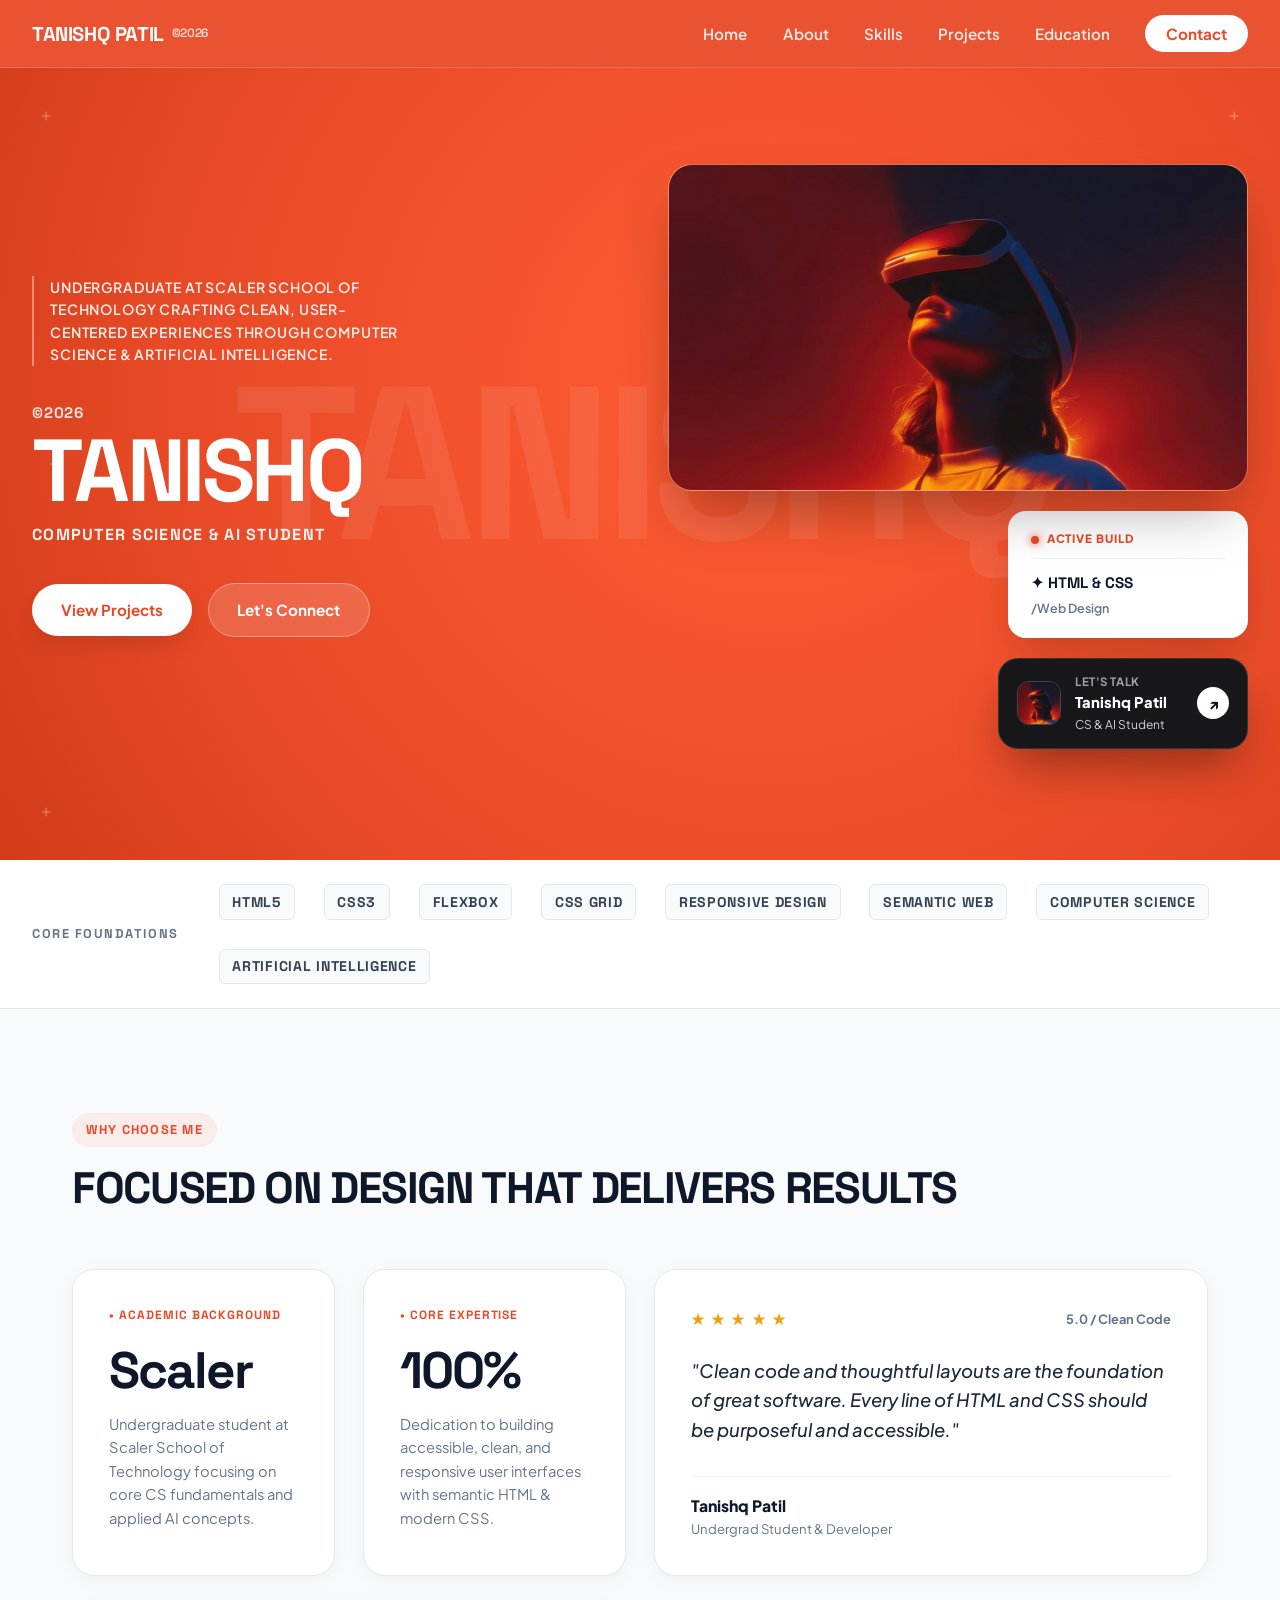
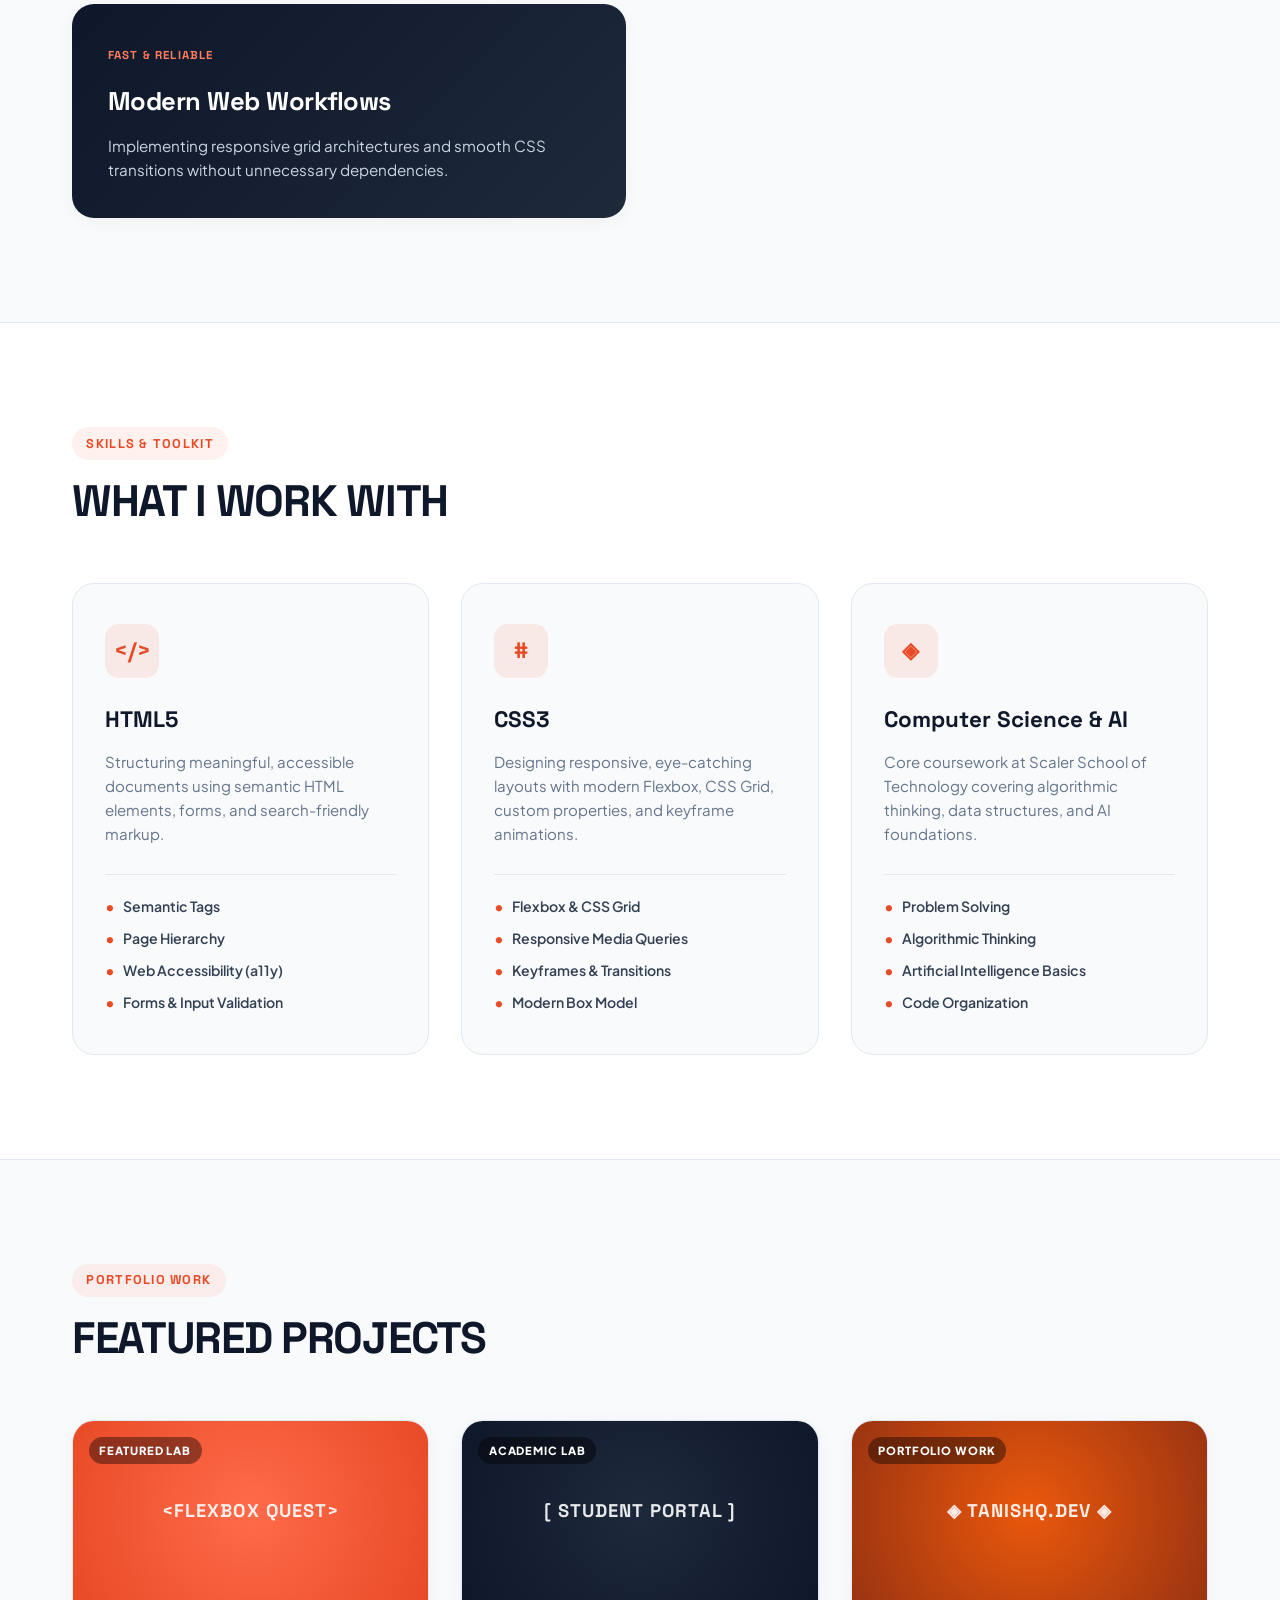
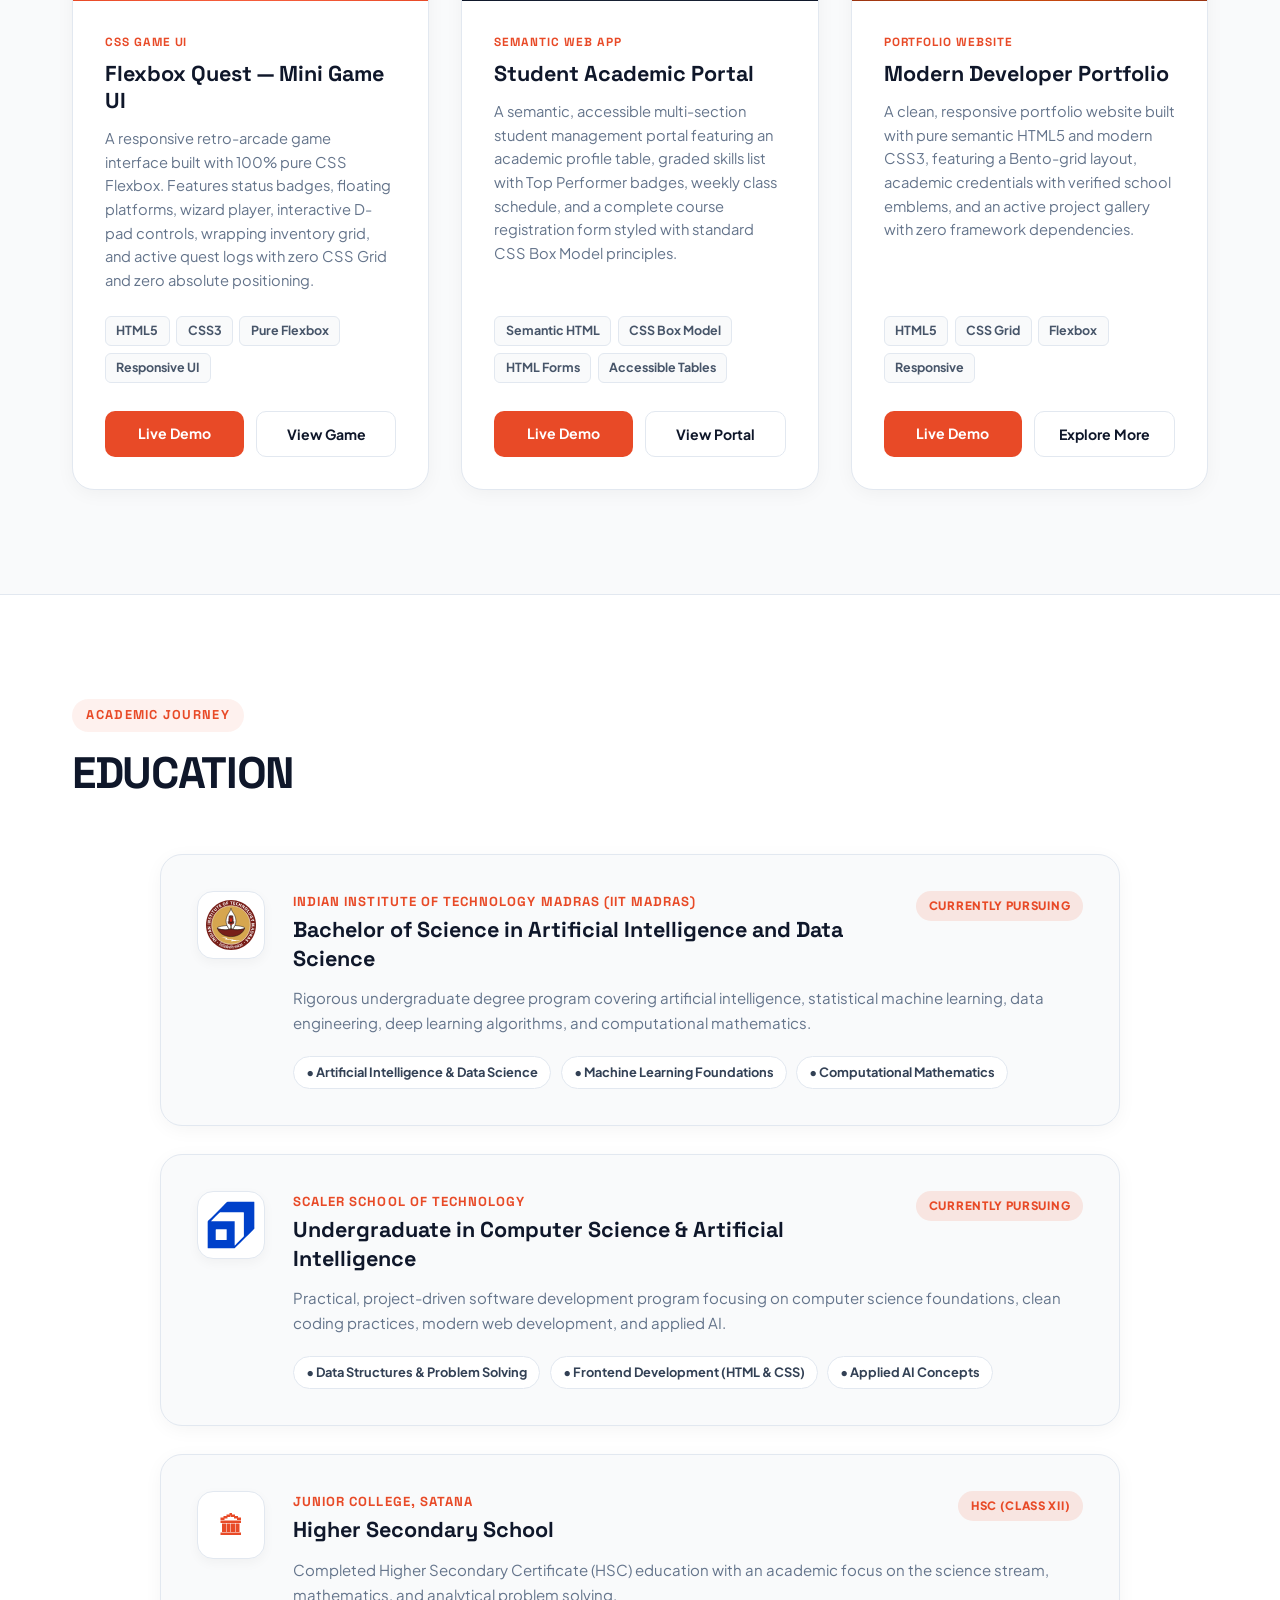
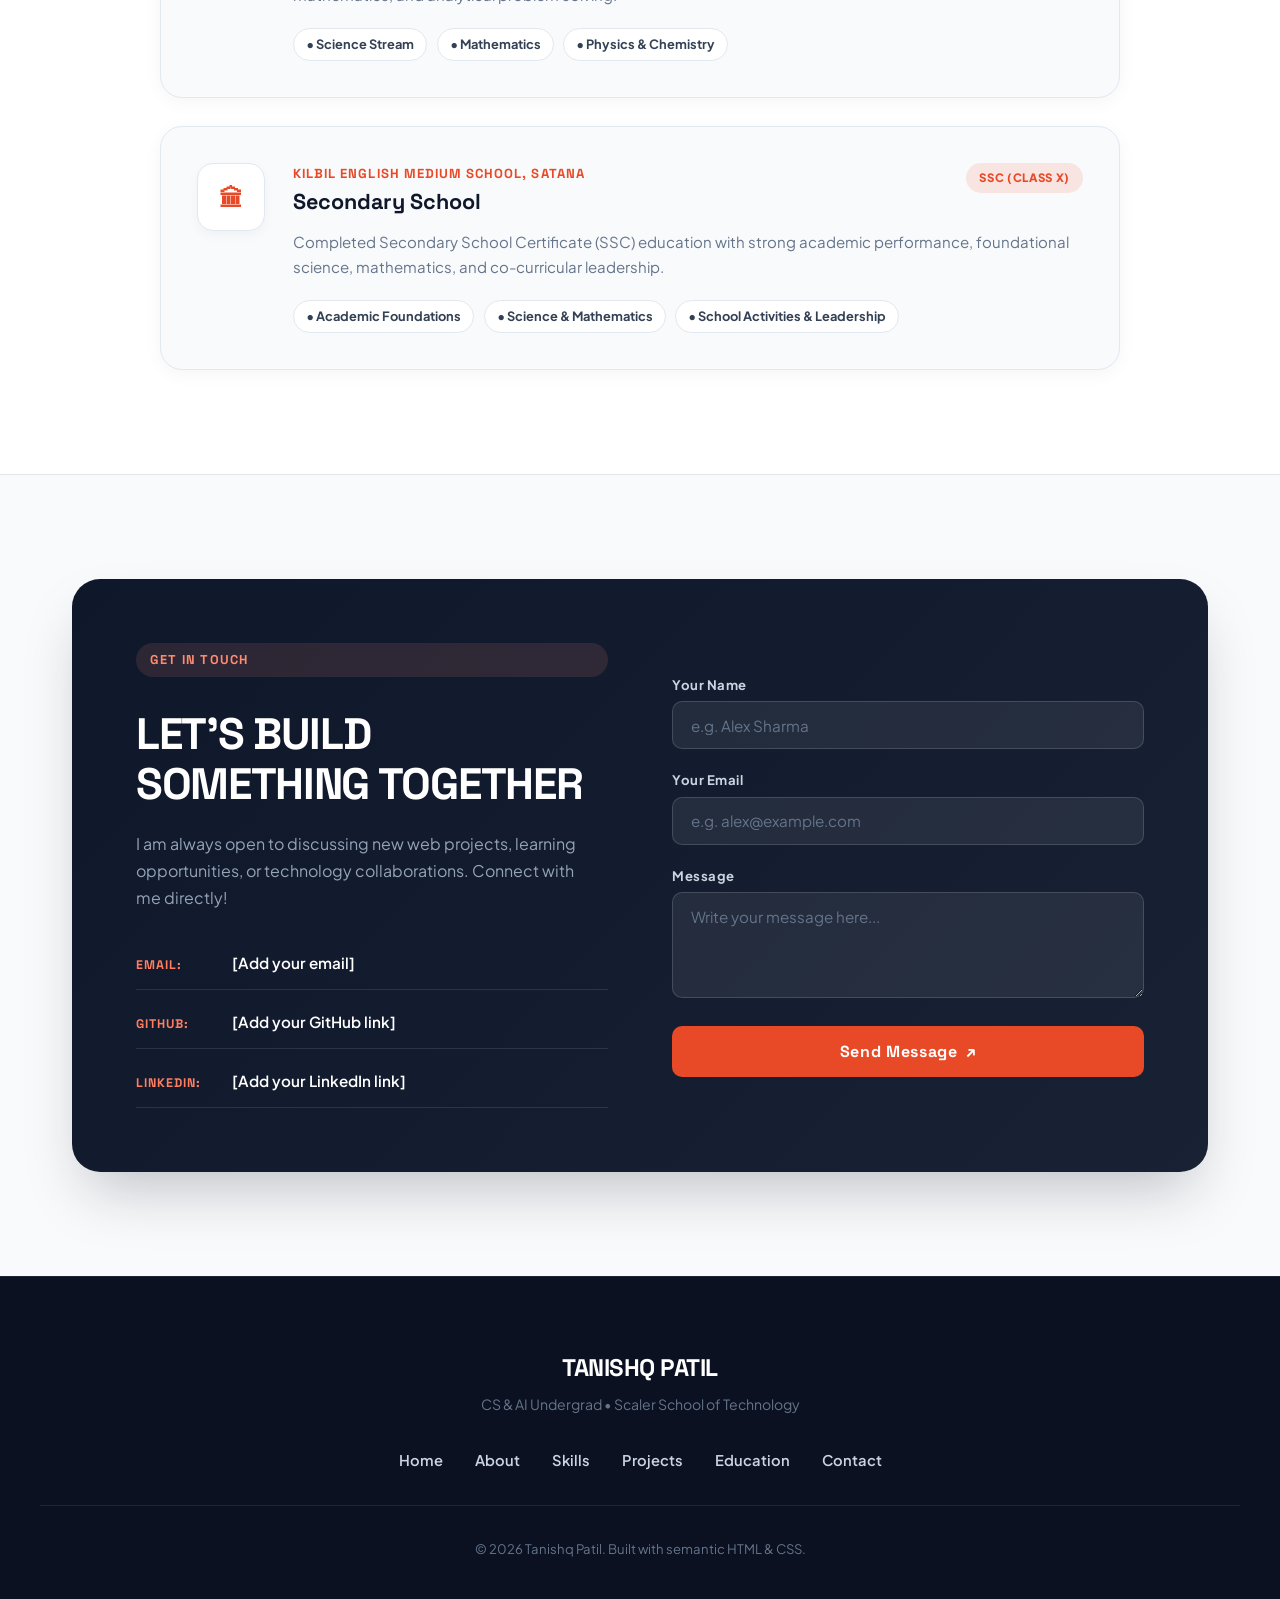
==== commit 1b2179de: "Add files via upload" ====
--- a/index.html
+++ b/index.html
@@ -267,81 +267,83 @@
                 </div>
 
                 <div class="projects-grid">
-                    <!-- Project Card 1 -->
+                    <!-- Project Card 1: Flexbox Quest -->
                     <article class="project-card">
                         <div class="project-thumbnail project-thumb-orange">
-                            <div class="project-thumb-badge">FEATURED</div>
+                            <div class="project-thumb-badge">FEATURED LAB</div>
                             <div class="project-thumb-content">
-                                <span class="thumb-decor">&lt;HTML + CSS&gt;</span>
+                                <span class="thumb-decor">&lt;FLEXBOX QUEST&gt;</span>
                             </div>
                         </div>
                         <div class="project-body">
-                            <span class="project-category">PORTFOLIO WEBSITE</span>
-                            <h3 class="project-title">Personal Student Portfolio</h3>
+                            <span class="project-category">CSS GAME UI</span>
+                            <h3 class="project-title">Flexbox Quest — Mini Game UI</h3>
                             <p class="project-description">
-                                A clean, responsive portfolio website built with pure semantic HTML5 and modern CSS3, reflecting the bold visual language of contemporary web design.
+                                A responsive retro-arcade game interface built with 100% pure CSS Flexbox. Features status badges, floating platforms, wizard player, interactive D-pad controls, wrapping inventory grid, and active quest logs with zero CSS Grid and zero absolute positioning.
                             </p>
                             <div class="project-tech-stack">
                                 <span class="tech-pill">HTML5</span>
                                 <span class="tech-pill">CSS3</span>
-                                <span class="tech-pill">Flexbox</span>
-                                <span class="tech-pill">Responsive</span>
+                                <span class="tech-pill">Pure Flexbox</span>
+                                <span class="tech-pill">Responsive UI</span>
                             </div>
                             <div class="project-actions">
-                                <a href="[Add your Live Demo link]" class="project-btn project-btn-primary">Live Demo</a>
-                                <a href="[Add your GitHub link]" class="project-btn project-btn-secondary">GitHub</a>
+                                <a href="flexbox-quest/index.html" class="project-btn project-btn-primary">Live Demo</a>
+                                <a href="flexbox-quest/index.html" class="project-btn project-btn-secondary">View Game</a>
                             </div>
                         </div>
                     </article>
 
-                    <!-- Project Card 2 -->
+                    <!-- Project Card 2: Student Portal -->
                     <article class="project-card">
                         <div class="project-thumbnail project-thumb-dark">
-                            <div class="project-thumb-badge">LAYOUT EXPERIMENT</div>
+                            <div class="project-thumb-badge">ACADEMIC LAB</div>
                             <div class="project-thumb-content">
-                                <span class="thumb-decor">[ GRID &amp; FLEXBOX ]</span>
+                                <span class="thumb-decor">[ STUDENT PORTAL ]</span>
                             </div>
                         </div>
                         <div class="project-body">
-                            <span class="project-category">UI EXPERIMENT</span>
-                            <h3 class="project-title">Responsive Bento Grid Showcase</h3>
+                            <span class="project-category">SEMANTIC WEB APP</span>
+                            <h3 class="project-title">Student Academic Portal</h3>
                             <p class="project-description">
-                                An exploratory web layout crafted with CSS Grid and Flexbox, demonstrating adaptable card proportions, subtle hover transitions, and mobile-first responsiveness.
+                                A semantic, accessible multi-section student management portal featuring an academic profile table, graded skills list with Top Performer badges, weekly class schedule, and a complete course registration form styled with standard CSS Box Model principles.
+                            </p>
+                            <div class="project-tech-stack">
+                                <span class="tech-pill">Semantic HTML</span>
+                                <span class="tech-pill">CSS Box Model</span>
+                                <span class="tech-pill">HTML Forms</span>
+                                <span class="tech-pill">Accessible Tables</span>
+                            </div>
+                            <div class="project-actions">
+                                <a href="student-portal.html" class="project-btn project-btn-primary">Live Demo</a>
+                                <a href="student-portal.html" class="project-btn project-btn-secondary">View Portal</a>
+                            </div>
+                        </div>
+                    </article>
+
+                    <!-- Project Card 3: Personal Portfolio -->
+                    <article class="project-card">
+                        <div class="project-thumbnail project-thumb-warm">
+                            <div class="project-thumb-badge">PORTFOLIO WORK</div>
+                            <div class="project-thumb-content">
+                                <span class="thumb-decor">◈ TANISHQ.DEV ◈</span>
+                            </div>
+                        </div>
+                        <div class="project-body">
+                            <span class="project-category">PORTFOLIO WEBSITE</span>
+                            <h3 class="project-title">Modern Developer Portfolio</h3>
+                            <p class="project-description">
+                                A clean, responsive portfolio website built with pure semantic HTML5 and modern CSS3, featuring a Bento-grid layout, academic credentials with verified school emblems, and an active project gallery with zero framework dependencies.
                             </p>
                             <div class="project-tech-stack">
                                 <span class="tech-pill">HTML5</span>
                                 <span class="tech-pill">CSS Grid</span>
-                                <span class="tech-pill">Transitions</span>
+                                <span class="tech-pill">Flexbox</span>
+                                <span class="tech-pill">Responsive</span>
                             </div>
                             <div class="project-actions">
-                                <a href="[Add your Live Demo link]" class="project-btn project-btn-primary">Live Demo</a>
-                                <a href="[Add your GitHub link]" class="project-btn project-btn-secondary">GitHub</a>
-                            </div>
-                        </div>
-                    </article>
-
-                    <!-- Project Card 3 -->
-                    <article class="project-card">
-                        <div class="project-thumbnail project-thumb-warm">
-                            <div class="project-thumb-badge">WEB &amp; AI</div>
-                            <div class="project-thumb-content">
-                                <span class="thumb-decor">◈ CS &amp; AI ◈</span>
-                            </div>
-                        </div>
-                        <div class="project-body">
-                            <span class="project-category">CONCEPT LANDING PAGE</span>
-                            <h3 class="project-title">AI &amp; Smart Visuals Landing Page</h3>
-                            <p class="project-description">
-                                A concept landing page highlighting AI immersion and smart visuals, built with custom keyframe animations, sleek typography, and zero JavaScript overhead.
-                            </p>
-                            <div class="project-tech-stack">
-                                <span class="tech-pill">HTML5</span>
-                                <span class="tech-pill">CSS3</span>
-                                <span class="tech-pill">Animations</span>
-                            </div>
-                            <div class="project-actions">
-                                <a href="[Add your Live Demo link]" class="project-btn project-btn-primary">Live Demo</a>
-                                <a href="[Add your GitHub link]" class="project-btn project-btn-secondary">GitHub</a>
+                                <a href="#home" class="project-btn project-btn-primary">Live Demo</a>
+                                <a href="#about" class="project-btn project-btn-secondary">Explore More</a>
                             </div>
                         </div>
                     </article>
@@ -360,21 +362,99 @@
                 </div>
 
                 <div class="education-card-wrapper">
+                    <!-- Entry 1: IIT Madras -->
                     <div class="education-card">
-                        <div class="education-header">
-                            <div>
-                                <span class="education-institution">SCALER SCHOOL OF TECHNOLOGY</span>
-                                <h3 class="education-degree">Undergraduate in Computer Science &amp; Artificial Intelligence</h3>
-                            </div>
-                            <span class="education-status-badge">CURRENTLY PURSUING</span>
-                        </div>
-                        <p class="education-details">
-                            Undergraduate program focused on hands-on software development, core computer science principles, web technologies, and modern artificial intelligence foundations.
-                        </p>
-                        <div class="education-highlights">
-                            <span class="highlight-pill">• Data Structures &amp; Problem Solving</span>
-                            <span class="highlight-pill">• Frontend Development (HTML &amp; CSS)</span>
-                            <span class="highlight-pill">• Artificial Intelligence Foundations</span>
+                        <div class="edu-logo-box">
+                            <img src="iit_madras.svg" alt="IIT Madras Official Logo" class="edu-logo-img">
+                        </div>
+                        <div class="edu-content">
+                            <div class="education-header">
+                                <div>
+                                    <span class="education-institution">INDIAN INSTITUTE OF TECHNOLOGY MADRAS (IIT MADRAS)</span>
+                                    <h3 class="education-degree">Bachelor of Science in Artificial Intelligence and Data Science</h3>
+                                </div>
+                                <span class="education-status-badge">CURRENTLY PURSUING</span>
+                            </div>
+                            <p class="education-details">
+                                Rigorous undergraduate degree program covering artificial intelligence, statistical machine learning, data engineering, deep learning algorithms, and computational mathematics.
+                            </p>
+                            <div class="education-highlights">
+                                <span class="highlight-pill">• Artificial Intelligence &amp; Data Science</span>
+                                <span class="highlight-pill">• Machine Learning Foundations</span>
+                                <span class="highlight-pill">• Computational Mathematics</span>
+                            </div>
+                        </div>
+                    </div>
+
+                    <!-- Entry 2: Scaler School of Technology -->
+                    <div class="education-card">
+                        <div class="edu-logo-box">
+                            <img src="scaler_logo.svg" alt="Scaler School of Technology Logo" class="edu-logo-img">
+                        </div>
+                        <div class="edu-content">
+                            <div class="education-header">
+                                <div>
+                                    <span class="education-institution">SCALER SCHOOL OF TECHNOLOGY</span>
+                                    <h3 class="education-degree">Undergraduate in Computer Science &amp; Artificial Intelligence</h3>
+                                </div>
+                                <span class="education-status-badge">CURRENTLY PURSUING</span>
+                            </div>
+                            <p class="education-details">
+                                Practical, project-driven software development program focusing on computer science foundations, clean coding practices, modern web development, and applied AI.
+                            </p>
+                            <div class="education-highlights">
+                                <span class="highlight-pill">• Data Structures &amp; Problem Solving</span>
+                                <span class="highlight-pill">• Frontend Development (HTML &amp; CSS)</span>
+                                <span class="highlight-pill">• Applied AI Concepts</span>
+                            </div>
+                        </div>
+                    </div>
+
+                    <!-- Entry 3: Junior College, Satana -->
+                    <div class="education-card">
+                        <div class="edu-logo-box">
+                            <span class="edu-icon-symbol">🏛</span>
+                        </div>
+                        <div class="edu-content">
+                            <div class="education-header">
+                                <div>
+                                    <span class="education-institution">JUNIOR COLLEGE, SATANA</span>
+                                    <h3 class="education-degree">Higher Secondary School</h3>
+                                </div>
+                                <span class="education-status-badge">HSC (CLASS XII)</span>
+                            </div>
+                            <p class="education-details">
+                                Completed Higher Secondary Certificate (HSC) education with an academic focus on the science stream, mathematics, and analytical problem solving.
+                            </p>
+                            <div class="education-highlights">
+                                <span class="highlight-pill">• Science Stream</span>
+                                <span class="highlight-pill">• Mathematics</span>
+                                <span class="highlight-pill">• Physics &amp; Chemistry</span>
+                            </div>
+                        </div>
+                    </div>
+
+                    <!-- Entry 4: Kilbil English Medium School, Satana -->
+                    <div class="education-card">
+                        <div class="edu-logo-box">
+                            <span class="edu-icon-symbol">🏛</span>
+                        </div>
+                        <div class="edu-content">
+                            <div class="education-header">
+                                <div>
+                                    <span class="education-institution">KILBIL ENGLISH MEDIUM SCHOOL, SATANA</span>
+                                    <h3 class="education-degree">Secondary School</h3>
+                                </div>
+                                <span class="education-status-badge">SSC (CLASS X)</span>
+                            </div>
+                            <p class="education-details">
+                                Completed Secondary School Certificate (SSC) education with strong academic performance, foundational science, mathematics, and co-curricular leadership.
+                            </p>
+                            <div class="education-highlights">
+                                <span class="highlight-pill">• Academic Foundations</span>
+                                <span class="highlight-pill">• Science &amp; Mathematics</span>
+                                <span class="highlight-pill">• School Activities &amp; Leadership</span>
+                            </div>
                         </div>
                     </div>
                 </div>
--- a/style.css
+++ b/style.css
@@ -1060,23 +1060,77 @@
 }
 
 .education-card-wrapper {
-    max-width: 900px;
+    max-width: 960px;
     margin: 0 auto;
+    display: flex;
+    flex-direction: column;
+    gap: 1.75rem;
 }
 
 .education-card {
     background-color: var(--color-bg-light);
     border-radius: var(--radius-card);
-    padding: 2.75rem;
+    padding: 2.25rem;
     border: 1px solid var(--color-border);
     box-shadow: var(--shadow-subtle);
     transition: var(--transition-smooth);
+    display: flex;
+    gap: 1.75rem;
+    align-items: flex-start;
 }
 
 .education-card:hover {
-    transform: translateY(-6px);
+    transform: translateY(-5px);
     border-color: var(--color-primary);
     box-shadow: var(--shadow-card-hover);
+    background-color: #ffffff;
+}
+
+.edu-logo-box {
+    width: 68px;
+    height: 68px;
+    border-radius: 16px;
+    background-color: #ffffff;
+    border: 1px solid #e2e8f0;
+    box-shadow: 0 4px 12px rgba(0, 0, 0, 0.04);
+    display: flex;
+    align-items: center;
+    justify-content: center;
+    flex-shrink: 0;
+    padding: 8px;
+    transition: var(--transition-smooth);
+    overflow: hidden;
+}
+
+.education-card:hover .edu-logo-box {
+    border-color: var(--color-primary);
+    transform: scale(1.05);
+    box-shadow: 0 8px 20px rgba(232, 74, 39, 0.15);
+}
+
+.edu-logo-img {
+    width: 100%;
+    height: 100%;
+    object-fit: contain;
+    display: block;
+}
+
+.edu-icon-symbol {
+    font-size: 1.5rem;
+    font-weight: 800;
+    color: var(--color-primary);
+    display: flex;
+    align-items: center;
+    justify-content: center;
+    width: 100%;
+    height: 100%;
+    user-select: none;
+}
+
+.edu-content {
+    flex-grow: 1;
+    display: flex;
+    flex-direction: column;
 }
 
 .education-header {
@@ -1084,22 +1138,23 @@
     justify-content: space-between;
     align-items: flex-start;
     gap: 1.5rem;
-    margin-bottom: 1.25rem;
+    margin-bottom: 0.85rem;
 }
 
 .education-institution {
     font-family: var(--font-heading);
-    font-size: 0.85rem;
+    font-size: 0.82rem;
     font-weight: 800;
     color: var(--color-primary);
     letter-spacing: 0.08em;
     display: block;
-    margin-bottom: 0.35rem;
+    margin-bottom: 0.25rem;
+    text-transform: uppercase;
 }
 
 .education-degree {
     font-family: var(--font-heading);
-    font-size: 1.5rem;
+    font-size: 1.35rem;
     font-weight: 800;
     color: var(--color-dark);
     line-height: 1.3;
@@ -1108,7 +1163,7 @@
 .education-status-badge {
     background-color: rgba(232, 74, 39, 0.12);
     color: var(--color-primary);
-    font-size: 0.75rem;
+    font-size: 0.72rem;
     font-weight: 800;
     letter-spacing: 0.06em;
     padding: 0.35rem 0.8rem;
@@ -1117,24 +1172,24 @@
 }
 
 .education-details {
-    font-size: 0.98rem;
+    font-size: 0.94rem;
     color: var(--color-text-muted);
-    line-height: 1.7;
-    margin-bottom: 1.75rem;
+    line-height: 1.65;
+    margin-bottom: 1.25rem;
 }
 
 .education-highlights {
     display: flex;
     flex-wrap: wrap;
-    gap: 0.75rem;
+    gap: 0.6rem;
 }
 
 .highlight-pill {
-    font-size: 0.85rem;
+    font-size: 0.8rem;
     font-weight: 700;
     background-color: #ffffff;
     color: #334155;
-    padding: 0.45rem 0.9rem;
+    padding: 0.35rem 0.75rem;
     border-radius: 999px;
     border: 1px solid #e2e8f0;
 }
@@ -1524,9 +1579,16 @@
         width: 100%;
     }
 
+    .education-card {
+        flex-direction: column;
+        padding: 1.75rem;
+        gap: 1.25rem;
+    }
+
     .education-header {
         flex-direction: column;
         align-items: flex-start;
+        gap: 0.5rem;
     }
 
     .footer-nav {
